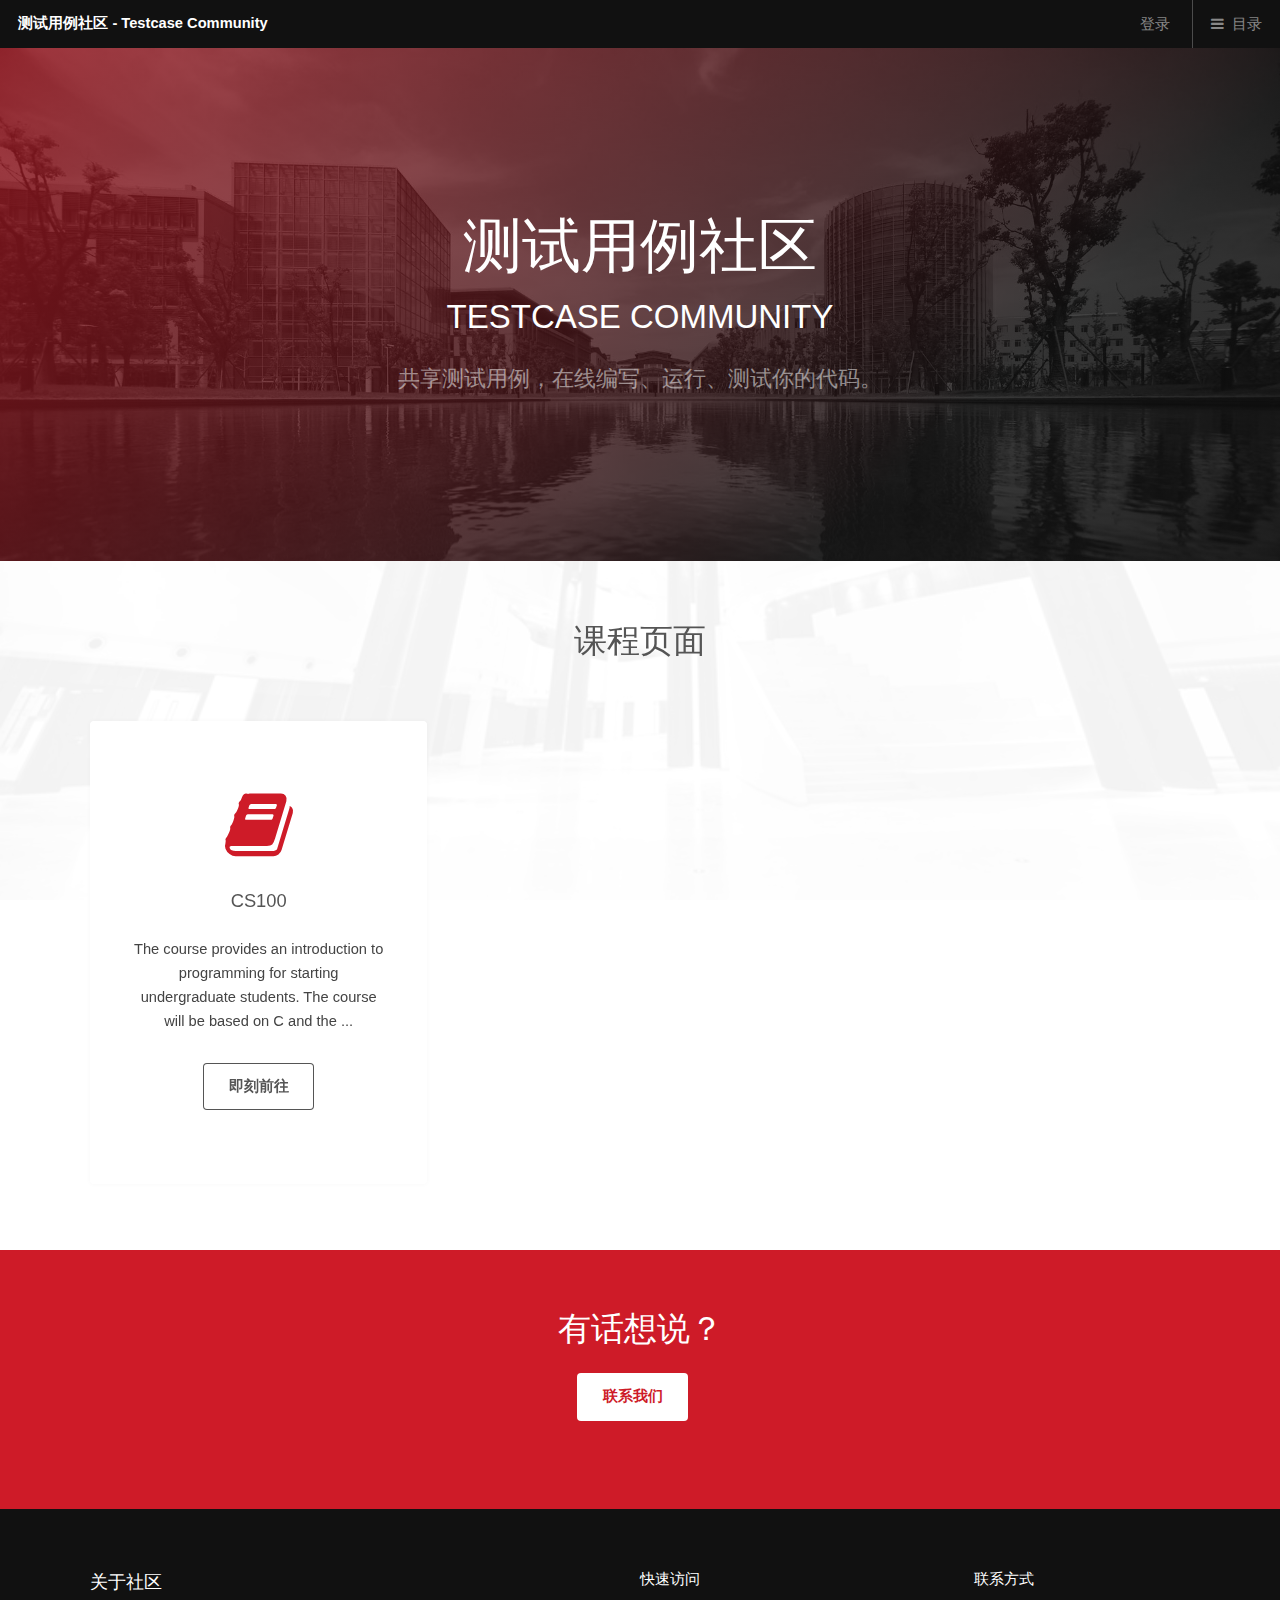
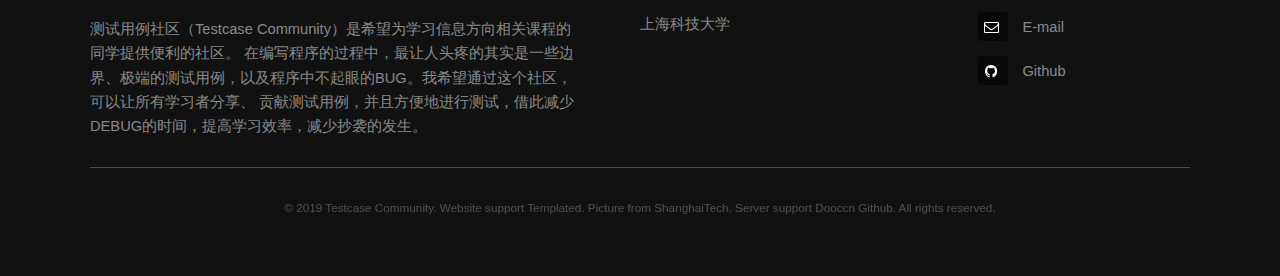
==== index.html @ 606bc3b3 "homepage init commit" ====
<!DOCTYPE HTML>
<!--
	Industrious by TEMPLATED
	templated.co @templatedco
	Released for free under the Creative Commons Attribution 3.0 license (templated.co/license)
-->
<html>

<head>
	<title>测试用例社区 - Testcase Community</title>
	<meta charset="utf-8" />
	<meta name="viewport" content="width=device-width, initial-scale=1, user-scalable=no" />
	<meta name="description" content="" />
	<meta name="keywords" content="" />
	<link rel="icon" href="images/logo2.ico" />
	<link rel="stylesheet" href="assets/layui/css/layui.css" media="all">
	<link rel="stylesheet" href="assets/css/main.css" />
	<script>
		var _hmt = _hmt || [];
		(function () {
			var hm = document.createElement("script");
			hm.src = "https://hm.baidu.com/hm.js?ee3004411cd5552e251d9bc5fc7ac03b";
			var s = document.getElementsByTagName("script")[0];
			s.parentNode.insertBefore(hm, s);
		})();
	</script>
</head>

<body class="is-preload">

	<!-- Header -->
	<header id="header">
		<a class="logo" href="index.html">测试用例社区 - Testcase Community</a>
		<nav>
			<a href="javascript:login();" id="account">登录</a>
			<a href="#menu">目录</a>
		</nav>
	</header>

	<!-- Nav -->
	<nav id="menu">
		<ul class="links">
			<li><a href="index.html">主页</a></li>
		</ul>
	</nav>

	<!-- Banner -->
	<section id="banner">
		<div class="inner">
			<h1>测试用例社区</h1>
			<h2>Testcase Community</h2>
			<p>共享测试用例，在线编写、运行、测试你的代码。</p>
		</div>
	</section>

	<!-- Highlights -->
	<section class="wrapper">
		<div class="inner">
			<header class="special">
				<h2>课程页面</h2>
			</header>
			<div class="highlights">
				<section>
					<div class="content">
						<header>
							<a href="CS100Temp.html" class="icon fa-book"><span class="label">CS100</span></a>
							<h3>CS100</h3>
						</header>
						<p>The course provides an introduction to programming for starting undergraduate students. The
							course will be based on C and the ...
						</p>
						<ul class="actions">
							<mid><a href="CS100Temp.html" class="button">即刻前往</a></mid>
						</ul>
					</div>
				</section>
			</div>
		</div>
	</section>

	<!-- Contact & Donate -->
	<section id="cta" class="wrapper">
		<div class="inner">
			<header class="special">
				<h2>有话想说？</h2>
				<ul class="actions special">
					<a href="https://www.diaochapai.com/survey3000919" target="_blank" class="button primary">联系我们</a>
				</ul>
			</header>
		</div>
	</section>

	<!-- Footer -->
	<footer id="footer">
		<div class="inner">
			<div class="content">
				<section>
					<h3>关于社区</h3>
					<p>测试用例社区（Testcase Community）是希望为学习信息方向相关课程的同学提供便利的社区。
						在编写程序的过程中，最让人头疼的其实是一些边界、极端的测试用例，以及程序中不起眼的BUG。我希望通过这个社区，可以让所有学习者分享、
						贡献测试用例，并且方便地进行测试，借此减少DEBUG的时间，提高学习效率，减少抄袭的发生。
					</p>
				</section>
				<section>
					<h4>快速访问</h4>
					<ul class="alt">
						<li><a href="http://www.shanghaitech.edu.cn/" target="_blank">上海科技大学</a></li>
					</ul>
				</section>
				<section>
					<h4>联系方式</h4>
					<ul class="plain">
						<li><a href="mailto:wuhy1@shanghaitech.edu.cn"><i
									class="icon fa-envelope-o">&nbsp;</i>E-mail</a></li>
						<li><a href="https://github.com/testcasecommunity" target="_blank"><i
									class="icon fa-github">&nbsp;</i>Github</a></li>
					</ul>
				</section>
			</div>
			<div class="copyright">
				&copy; 2019 Testcase Community. Website support <a href="https://templated.co/"
					target="_blank">Templated</a>.
				Picture from <a href="http://www.shanghaitech.edu.cn/mlxy/list.htm" target="_blank">ShanghaiTech</a>.
				Server support <a href="http://www.dooccn.com/c/" target="_blank">Dooccn</a> <a href="http://github.com/" target="_blank">Github</a>. All rights reserved.
			</div>
		</div>
	</footer>

	<!-- Scripts -->
	<script src="assets/js/jquery.min.js"></script>
	<script src="assets/js/browser.min.js"></script>
	<script src="assets/js/breakpoints.min.js"></script>
	<script src="assets/js/util.js"></script>
	<script src="assets/js/main.js"></script>

	<script src="assets/layui/layui.js" charset="utf-8"></script>

	<script src="assets/js/test.min.js"></script>
</body>

</html>
---- assets/layui/css/layui.css ----
/** layui-v2.5.4 MIT License By https://www.layui.com */
 .layui-inline,img{display:inline-block;vertical-align:middle}h1,h2,h3,h4,h5,h6{font-weight:400}.layui-edge,.layui-header,.layui-inline,.layui-main{position:relative}.layui-body,.layui-edge,.layui-elip{overflow:hidden}.layui-btn,.layui-edge,.layui-inline,img{vertical-align:middle}.layui-btn,.layui-disabled,.layui-icon,.layui-unselect{-moz-user-select:none;-webkit-user-select:none;-ms-user-select:none}.layui-elip,.layui-form-checkbox span,.layui-form-pane .layui-form-label{text-overflow:ellipsis;white-space:nowrap}.layui-breadcrumb,.layui-tree-btnGroup{visibility:hidden}blockquote,body,button,dd,div,dl,dt,form,h1,h2,h3,h4,h5,h6,input,li,ol,p,pre,td,textarea,th,ul{margin:0;padding:0;-webkit-tap-highlight-color:rgba(0,0,0,0)}a:active,a:hover{outline:0}img{border:none}li{list-style:none}table{border-collapse:collapse;border-spacing:0}h4,h5,h6{font-size:100%}button,input,optgroup,option,select,textarea{font-family:inherit;font-size:inherit;font-style:inherit;font-weight:inherit;outline:0}pre{white-space:pre-wrap;white-space:-moz-pre-wrap;white-space:-pre-wrap;white-space:-o-pre-wrap;word-wrap:break-word}body{line-height:24px;font:14px Helvetica Neue,Helvetica,PingFang SC,Tahoma,Arial,sans-serif}hr{height:1px;margin:10px 0;border:0;clear:both}a{color:#333;text-decoration:none}a:hover{color:#777}a cite{font-style:normal;*cursor:pointer}.layui-border-box,.layui-border-box *{box-sizing:border-box}.layui-box,.layui-box *{box-sizing:content-box}.layui-clear{clear:both;*zoom:1}.layui-clear:after{content:'\20';clear:both;*zoom:1;display:block;height:0}.layui-inline{*display:inline;*zoom:1}.layui-edge{display:inline-block;width:0;height:0;border-width:6px;border-style:dashed;border-color:transparent}.layui-edge-top{top:-4px;border-bottom-color:#999;border-bottom-style:solid}.layui-edge-right{border-left-color:#999;border-left-style:solid}.layui-edge-bottom{top:2px;border-top-color:#999;border-top-style:solid}.layui-edge-left{border-right-color:#999;border-right-style:solid}.layui-disabled,.layui-disabled:hover{color:#d2d2d2!important;cursor:not-allowed!important}.layui-circle{border-radius:100%}.layui-show{display:block!important}.layui-hide{display:none!important}@font-face{font-family:layui-icon;src:url(../font/iconfont.eot?v=250);src:url(../font/iconfont.eot?v=250#iefix) format('embedded-opentype'),url(../font/iconfont.woff2?v=250) format('woff2'),url(../font/iconfont.woff?v=250) format('woff'),url(../font/iconfont.ttf?v=250) format('truetype'),url(../font/iconfont.svg?v=250#layui-icon) format('svg')}.layui-icon{font-family:layui-icon!important;font-size:16px;font-style:normal;-webkit-font-smoothing:antialiased;-moz-osx-font-smoothing:grayscale}.layui-icon-reply-fill:before{content:"\e611"}.layui-icon-set-fill:before{content:"\e614"}.layui-icon-menu-fill:before{content:"\e60f"}.layui-icon-search:before{content:"\e615"}.layui-icon-share:before{content:"\e641"}.layui-icon-set-sm:before{content:"\e620"}.layui-icon-engine:before{content:"\e628"}.layui-icon-close:before{content:"\1006"}.layui-icon-close-fill:before{content:"\1007"}.layui-icon-chart-screen:before{content:"\e629"}.layui-icon-star:before{content:"\e600"}.layui-icon-circle-dot:before{content:"\e617"}.layui-icon-chat:before{content:"\e606"}.layui-icon-release:before{content:"\e609"}.layui-icon-list:before{content:"\e60a"}.layui-icon-chart:before{content:"\e62c"}.layui-icon-ok-circle:before{content:"\1005"}.layui-icon-layim-theme:before{content:"\e61b"}.layui-icon-table:before{content:"\e62d"}.layui-icon-right:before{content:"\e602"}.layui-icon-left:before{content:"\e603"}.layui-icon-cart-simple:before{content:"\e698"}.layui-icon-face-cry:before{content:"\e69c"}.layui-icon-face-smile:before{content:"\e6af"}.layui-icon-survey:before{content:"\e6b2"}.layui-icon-tree:before{content:"\e62e"}.layui-icon-upload-circle:before{content:"\e62f"}.layui-icon-add-circle:before{content:"\e61f"}.layui-icon-download-circle:before{content:"\e601"}.layui-icon-templeate-1:before{content:"\e630"}.layui-icon-util:before{content:"\e631"}.layui-icon-face-surprised:before{content:"\e664"}.layui-icon-edit:before{content:"\e642"}.layui-icon-speaker:before{content:"\e645"}.layui-icon-down:before{content:"\e61a"}.layui-icon-file:before{content:"\e621"}.layui-icon-layouts:before{content:"\e632"}.layui-icon-rate-half:before{content:"\e6c9"}.layui-icon-add-circle-fine:before{content:"\e608"}.layui-icon-prev-circle:before{content:"\e633"}.layui-icon-read:before{content:"\e705"}.layui-icon-404:before{content:"\e61c"}.layui-icon-carousel:before{content:"\e634"}.layui-icon-help:before{content:"\e607"}.layui-icon-code-circle:before{content:"\e635"}.layui-icon-water:before{content:"\e636"}.layui-icon-username:before{content:"\e66f"}.layui-icon-find-fill:before{content:"\e670"}.layui-icon-about:before{content:"\e60b"}.layui-icon-location:before{content:"\e715"}.layui-icon-up:before{content:"\e619"}.layui-icon-pause:before{content:"\e651"}.layui-icon-date:before{content:"\e637"}.layui-icon-layim-uploadfile:before{content:"\e61d"}.layui-icon-delete:before{content:"\e640"}.layui-icon-play:before{content:"\e652"}.layui-icon-top:before{content:"\e604"}.layui-icon-friends:before{content:"\e612"}.layui-icon-refresh-3:before{content:"\e9aa"}.layui-icon-ok:before{content:"\e605"}.layui-icon-layer:before{content:"\e638"}.layui-icon-face-smile-fine:before{content:"\e60c"}.layui-icon-dollar:before{content:"\e659"}.layui-icon-group:before{content:"\e613"}.layui-icon-layim-download:before{content:"\e61e"}.layui-icon-picture-fine:before{content:"\e60d"}.layui-icon-link:before{content:"\e64c"}.layui-icon-diamond:before{content:"\e735"}.layui-icon-log:before{content:"\e60e"}.layui-icon-rate-solid:before{content:"\e67a"}.layui-icon-fonts-del:before{content:"\e64f"}.layui-icon-unlink:before{content:"\e64d"}.layui-icon-fonts-clear:before{content:"\e639"}.layui-icon-triangle-r:before{content:"\e623"}.layui-icon-circle:before{content:"\e63f"}.layui-icon-radio:before{content:"\e643"}.layui-icon-align-center:before{content:"\e647"}.layui-icon-align-right:before{content:"\e648"}.layui-icon-align-left:before{content:"\e649"}.layui-icon-loading-1:before{content:"\e63e"}.layui-icon-return:before{content:"\e65c"}.layui-icon-fonts-strong:before{content:"\e62b"}.layui-icon-upload:before{content:"\e67c"}.layui-icon-dialogue:before{content:"\e63a"}.layui-icon-video:before{content:"\e6ed"}.layui-icon-headset:before{content:"\e6fc"}.layui-icon-cellphone-fine:before{content:"\e63b"}.layui-icon-add-1:before{content:"\e654"}.layui-icon-face-smile-b:before{content:"\e650"}.layui-icon-fonts-html:before{content:"\e64b"}.layui-icon-form:before{content:"\e63c"}.layui-icon-cart:before{content:"\e657"}.layui-icon-camera-fill:before{content:"\e65d"}.layui-icon-tabs:before{content:"\e62a"}.layui-icon-fonts-code:before{content:"\e64e"}.layui-icon-fire:before{content:"\e756"}.layui-icon-set:before{content:"\e716"}.layui-icon-fonts-u:before{content:"\e646"}.layui-icon-triangle-d:before{content:"\e625"}.layui-icon-tips:before{content:"\e702"}.layui-icon-picture:before{content:"\e64a"}.layui-icon-more-vertical:before{content:"\e671"}.layui-icon-flag:before{content:"\e66c"}.layui-icon-loading:before{content:"\e63d"}.layui-icon-fonts-i:before{content:"\e644"}.layui-icon-refresh-1:before{content:"\e666"}.layui-icon-rmb:before{content:"\e65e"}.layui-icon-home:before{content:"\e68e"}.layui-icon-user:before{content:"\e770"}.layui-icon-notice:before{content:"\e667"}.layui-icon-login-weibo:before{content:"\e675"}.layui-icon-voice:before{content:"\e688"}.layui-icon-upload-drag:before{content:"\e681"}.layui-icon-login-qq:before{content:"\e676"}.layui-icon-snowflake:before{content:"\e6b1"}.layui-icon-file-b:before{content:"\e655"}.layui-icon-template:before{content:"\e663"}.layui-icon-auz:before{content:"\e672"}.layui-icon-console:before{content:"\e665"}.layui-icon-app:before{content:"\e653"}.layui-icon-prev:before{content:"\e65a"}.layui-icon-website:before{content:"\e7ae"}.layui-icon-next:before{content:"\e65b"}.layui-icon-component:before{content:"\e857"}.layui-icon-more:before{content:"\e65f"}.layui-icon-login-wechat:before{content:"\e677"}.layui-icon-shrink-right:before{content:"\e668"}.layui-icon-spread-left:before{content:"\e66b"}.layui-icon-camera:before{content:"\e660"}.layui-icon-note:before{content:"\e66e"}.layui-icon-refresh:before{content:"\e669"}.layui-icon-female:before{content:"\e661"}.layui-icon-male:before{content:"\e662"}.layui-icon-password:before{content:"\e673"}.layui-icon-senior:before{content:"\e674"}.layui-icon-theme:before{content:"\e66a"}.layui-icon-tread:before{content:"\e6c5"}.layui-icon-praise:before{content:"\e6c6"}.layui-icon-star-fill:before{content:"\e658"}.layui-icon-rate:before{content:"\e67b"}.layui-icon-template-1:before{content:"\e656"}.layui-icon-vercode:before{content:"\e679"}.layui-icon-cellphone:before{content:"\e678"}.layui-icon-screen-full:before{content:"\e622"}.layui-icon-screen-restore:before{content:"\e758"}.layui-icon-cols:before{content:"\e610"}.layui-icon-export:before{content:"\e67d"}.layui-icon-print:before{content:"\e66d"}.layui-icon-slider:before{content:"\e714"}.layui-icon-addition:before{content:"\e624"}.layui-icon-subtraction:before{content:"\e67e"}.layui-icon-service:before{content:"\e626"}.layui-icon-transfer:before{content:"\e691"}.layui-main{width:1140px;margin:0 auto}.layui-header{z-index:1000;height:60px}.layui-header a:hover{transition:all .5s;-webkit-transition:all .5s}.layui-side{position:fixed;left:0;top:0;bottom:0;z-index:999;width:200px;overflow-x:hidden}.layui-side-scroll{position:relative;width:220px;height:100%;overflow-x:hidden}.layui-body{position:absolute;left:200px;right:0;top:0;bottom:0;z-index:998;width:auto;overflow-y:auto;box-sizing:border-box}.layui-layout-body{overflow:hidden}.layui-layout-admin .layui-header{background-color:#23262E}.layui-layout-admin .layui-side{top:60px;width:200px;overflow-x:hidden}.layui-layout-admin .layui-body{position:fixed;top:60px;bottom:44px}.layui-layout-admin .layui-main{width:auto;margin:0 15px}.layui-layout-admin .layui-footer{position:fixed;left:200px;right:0;bottom:0;height:44px;line-height:44px;padding:0 15px;background-color:#eee}.layui-layout-admin .layui-logo{position:absolute;left:0;top:0;width:200px;height:100%;line-height:60px;text-align:center;color:#009688;font-size:16px}.layui-layout-admin .layui-header .layui-nav{background:0 0}.layui-layout-left{position:absolute!important;left:200px;top:0}.layui-layout-right{position:absolute!important;right:0;top:0}.layui-container{position:relative;margin:0 auto;padding:0 15px;box-sizing:border-box}.layui-fluid{position:relative;margin:0 auto;padding:0 15px}.layui-row:after,.layui-row:before{content:'';display:block;clear:both}.layui-col-lg1,.layui-col-lg10,.layui-col-lg11,.layui-col-lg12,.layui-col-lg2,.layui-col-lg3,.layui-col-lg4,.layui-col-lg5,.layui-col-lg6,.layui-col-lg7,.layui-col-lg8,.layui-col-lg9,.layui-col-md1,.layui-col-md10,.layui-col-md11,.layui-col-md12,.layui-col-md2,.layui-col-md3,.layui-col-md4,.layui-col-md5,.layui-col-md6,.layui-col-md7,.layui-col-md8,.layui-col-md9,.layui-col-sm1,.layui-col-sm10,.layui-col-sm11,.layui-col-sm12,.layui-col-sm2,.layui-col-sm3,.layui-col-sm4,.layui-col-sm5,.layui-col-sm6,.layui-col-sm7,.layui-col-sm8,.layui-col-sm9,.layui-col-xs1,.layui-col-xs10,.layui-col-xs11,.layui-col-xs12,.layui-col-xs2,.layui-col-xs3,.layui-col-xs4,.layui-col-xs5,.layui-col-xs6,.layui-col-xs7,.layui-col-xs8,.layui-col-xs9{position:relative;display:block;box-sizing:border-box}.layui-col-xs1,.layui-col-xs10,.layui-col-xs11,.layui-col-xs12,.layui-col-xs2,.layui-col-xs3,.layui-col-xs4,.layui-col-xs5,.layui-col-xs6,.layui-col-xs7,.layui-col-xs8,.layui-col-xs9{float:left}.layui-col-xs1{width:8.33333333%}.layui-col-xs2{width:16.66666667%}.layui-col-xs3{width:25%}.layui-col-xs4{width:33.33333333%}.layui-col-xs5{width:41.66666667%}.layui-col-xs6{width:50%}.layui-col-xs7{width:58.33333333%}.layui-col-xs8{width:66.66666667%}.layui-col-xs9{width:75%}.layui-col-xs10{width:83.33333333%}.layui-col-xs11{width:91.66666667%}.layui-col-xs12{width:100%}.layui-col-xs-offset1{margin-left:8.33333333%}.layui-col-xs-offset2{margin-left:16.66666667%}.layui-col-xs-offset3{margin-left:25%}.layui-col-xs-offset4{margin-left:33.33333333%}.layui-col-xs-offset5{margin-left:41.66666667%}.layui-col-xs-offset6{margin-left:50%}.layui-col-xs-offset7{margin-left:58.33333333%}.layui-col-xs-offset8{margin-left:66.66666667%}.layui-col-xs-offset9{margin-left:75%}.layui-col-xs-offset10{margin-left:83.33333333%}.layui-col-xs-offset11{margin-left:91.66666667%}.layui-col-xs-offset12{margin-left:100%}@media screen and (max-width:768px){.layui-hide-xs{display:none!important}.layui-show-xs-block{display:block!important}.layui-show-xs-inline{display:inline!important}.layui-show-xs-inline-block{display:inline-block!important}}@media screen and (min-width:768px){.layui-container{width:750px}.layui-hide-sm{display:none!important}.layui-show-sm-block{display:block!important}.layui-show-sm-inline{display:inline!important}.layui-show-sm-inline-block{display:inline-block!important}.layui-col-sm1,.layui-col-sm10,.layui-col-sm11,.layui-col-sm12,.layui-col-sm2,.layui-col-sm3,.layui-col-sm4,.layui-col-sm5,.layui-col-sm6,.layui-col-sm7,.layui-col-sm8,.layui-col-sm9{float:left}.layui-col-sm1{width:8.33333333%}.layui-col-sm2{width:16.66666667%}.layui-col-sm3{width:25%}.layui-col-sm4{width:33.33333333%}.layui-col-sm5{width:41.66666667%}.layui-col-sm6{width:50%}.layui-col-sm7{width:58.33333333%}.layui-col-sm8{width:66.66666667%}.layui-col-sm9{width:75%}.layui-col-sm10{width:83.33333333%}.layui-col-sm11{width:91.66666667%}.layui-col-sm12{width:100%}.layui-col-sm-offset1{margin-left:8.33333333%}.layui-col-sm-offset2{margin-left:16.66666667%}.layui-col-sm-offset3{margin-left:25%}.layui-col-sm-offset4{margin-left:33.33333333%}.layui-col-sm-offset5{margin-left:41.66666667%}.layui-col-sm-offset6{margin-left:50%}.layui-col-sm-offset7{margin-left:58.33333333%}.layui-col-sm-offset8{margin-left:66.66666667%}.layui-col-sm-offset9{margin-left:75%}.layui-col-sm-offset10{margin-left:83.33333333%}.layui-col-sm-offset11{margin-left:91.66666667%}.layui-col-sm-offset12{margin-left:100%}}@media screen and (min-width:992px){.layui-container{width:970px}.layui-hide-md{display:none!important}.layui-show-md-block{display:block!important}.layui-show-md-inline{display:inline!important}.layui-show-md-inline-block{display:inline-block!important}.layui-col-md1,.layui-col-md10,.layui-col-md11,.layui-col-md12,.layui-col-md2,.layui-col-md3,.layui-col-md4,.layui-col-md5,.layui-col-md6,.layui-col-md7,.layui-col-md8,.layui-col-md9{float:left}.layui-col-md1{width:8.33333333%}.layui-col-md2{width:16.66666667%}.layui-col-md3{width:25%}.layui-col-md4{width:33.33333333%}.layui-col-md5{width:41.66666667%}.layui-col-md6{width:50%}.layui-col-md7{width:58.33333333%}.layui-col-md8{width:66.66666667%}.layui-col-md9{width:75%}.layui-col-md10{width:83.33333333%}.layui-col-md11{width:91.66666667%}.layui-col-md12{width:100%}.layui-col-md-offset1{margin-left:8.33333333%}.layui-col-md-offset2{margin-left:16.66666667%}.layui-col-md-offset3{margin-left:25%}.layui-col-md-offset4{margin-left:33.33333333%}.layui-col-md-offset5{margin-left:41.66666667%}.layui-col-md-offset6{margin-left:50%}.layui-col-md-offset7{margin-left:58.33333333%}.layui-col-md-offset8{margin-left:66.66666667%}.layui-col-md-offset9{margin-left:75%}.layui-col-md-offset10{margin-left:83.33333333%}.layui-col-md-offset11{margin-left:91.66666667%}.layui-col-md-offset12{margin-left:100%}}@media screen and (min-width:1200px){.layui-container{width:1170px}.layui-hide-lg{display:none!important}.layui-show-lg-block{display:block!important}.layui-show-lg-inline{display:inline!important}.layui-show-lg-inline-block{display:inline-block!important}.layui-col-lg1,.layui-col-lg10,.layui-col-lg11,.layui-col-lg12,.layui-col-lg2,.layui-col-lg3,.layui-col-lg4,.layui-col-lg5,.layui-col-lg6,.layui-col-lg7,.layui-col-lg8,.layui-col-lg9{float:left}.layui-col-lg1{width:8.33333333%}.layui-col-lg2{width:16.66666667%}.layui-col-lg3{width:25%}.layui-col-lg4{width:33.33333333%}.layui-col-lg5{width:41.66666667%}.layui-col-lg6{width:50%}.layui-col-lg7{width:58.33333333%}.layui-col-lg8{width:66.66666667%}.layui-col-lg9{width:75%}.layui-col-lg10{width:83.33333333%}.layui-col-lg11{width:91.66666667%}.layui-col-lg12{width:100%}.layui-col-lg-offset1{margin-left:8.33333333%}.layui-col-lg-offset2{margin-left:16.66666667%}.layui-col-lg-offset3{margin-left:25%}.layui-col-lg-offset4{margin-left:33.33333333%}.layui-col-lg-offset5{margin-left:41.66666667%}.layui-col-lg-offset6{margin-left:50%}.layui-col-lg-offset7{margin-left:58.33333333%}.layui-col-lg-offset8{margin-left:66.66666667%}.layui-col-lg-offset9{margin-left:75%}.layui-col-lg-offset10{margin-left:83.33333333%}.layui-col-lg-offset11{margin-left:91.66666667%}.layui-col-lg-offset12{margin-left:100%}}.layui-col-space1{margin:-.5px}.layui-col-space1>*{padding:.5px}.layui-col-space3{margin:-1.5px}.layui-col-space3>*{padding:1.5px}.layui-col-space5{margin:-2.5px}.layui-col-space5>*{padding:2.5px}.layui-col-space8{margin:-3.5px}.layui-col-space8>*{padding:3.5px}.layui-col-space10{margin:-5px}.layui-col-space10>*{padding:5px}.layui-col-space12{margin:-6px}.layui-col-space12>*{padding:6px}.layui-col-space15{margin:-7.5px}.layui-col-space15>*{padding:7.5px}.layui-col-space18{margin:-9px}.layui-col-space18>*{padding:9px}.layui-col-space20{margin:-10px}.layui-col-space20>*{padding:10px}.layui-col-space22{margin:-11px}.layui-col-space22>*{padding:11px}.layui-col-space25{margin:-12.5px}.layui-col-space25>*{padding:12.5px}.layui-col-space30{margin:-15px}.layui-col-space30>*{padding:15px}.layui-btn,.layui-input,.layui-select,.layui-textarea,.layui-upload-button{outline:0;-webkit-appearance:none;transition:all .3s;-webkit-transition:all .3s;box-sizing:border-box}.layui-elem-quote{margin-bottom:10px;padding:15px;line-height:22px;border-left:5px solid #009688;border-radius:0 2px 2px 0;background-color:#f2f2f2}.layui-quote-nm{border-style:solid;border-width:1px 1px 1px 5px;background:0 0}.layui-elem-field{margin-bottom:10px;padding:0;border-width:1px;border-style:solid}.layui-elem-field legend{margin-left:20px;padding:0 10px;font-size:20px;font-weight:300}.layui-field-title{margin:10px 0 20px;border-width:1px 0 0}.layui-field-box{padding:10px 15px}.layui-field-title .layui-field-box{padding:10px 0}.layui-progress{position:relative;height:6px;border-radius:20px;background-color:#e2e2e2}.layui-progress-bar{position:absolute;left:0;top:0;width:0;max-width:100%;height:6px;border-radius:20px;text-align:right;background-color:#5FB878;transition:all .3s;-webkit-transition:all .3s}.layui-progress-big,.layui-progress-big .layui-progress-bar{height:18px;line-height:18px}.layui-progress-text{position:relative;top:-20px;line-height:18px;font-size:12px;color:#666}.layui-progress-big .layui-progress-text{position:static;padding:0 10px;color:#fff}.layui-collapse{border-width:1px;border-style:solid;border-radius:2px}.layui-colla-content,.layui-colla-item{border-top-width:1px;border-top-style:solid}.layui-colla-item:first-child{border-top:none}.layui-colla-title{position:relative;height:42px;line-height:42px;padding:0 15px 0 35px;color:#333;background-color:#f2f2f2;cursor:pointer;font-size:14px;overflow:hidden}.layui-colla-content{display:none;padding:10px 15px;line-height:22px;color:#666}.layui-colla-icon{position:absolute;left:15px;top:0;font-size:14px}.layui-card{margin-bottom:15px;border-radius:2px;background-color:#fff;box-shadow:0 1px 2px 0 rgba(0,0,0,.05)}.layui-card:last-child{margin-bottom:0}.layui-card-header{position:relative;height:42px;line-height:42px;padding:0 15px;border-bottom:1px solid #f6f6f6;color:#333;border-radius:2px 2px 0 0;font-size:14px}.layui-bg-black,.layui-bg-blue,.layui-bg-cyan,.layui-bg-green,.layui-bg-orange,.layui-bg-red{color:#fff!important}.layui-card-body{position:relative;padding:10px 15px;line-height:24px}.layui-card-body[pad15]{padding:15px}.layui-card-body[pad20]{padding:20px}.layui-card-body .layui-table{margin:5px 0}.layui-card .layui-tab{margin:0}.layui-panel-window{position:relative;padding:15px;border-radius:0;border-top:5px solid #E6E6E6;background-color:#fff}.layui-auxiliar-moving{position:fixed;left:0;right:0;top:0;bottom:0;width:100%;height:100%;background:0 0;z-index:9999999999}.layui-form-label,.layui-form-mid,.layui-form-select,.layui-input-block,.layui-input-inline,.layui-textarea{position:relative}.layui-bg-red{background-color:#FF5722!important}.layui-bg-orange{background-color:#FFB800!important}.layui-bg-green{background-color:#009688!important}.layui-bg-cyan{background-color:#2F4056!important}.layui-bg-blue{background-color:#1E9FFF!important}.layui-bg-black{background-color:#393D49!important}.layui-bg-gray{background-color:#eee!important;color:#666!important}.layui-badge-rim,.layui-colla-content,.layui-colla-item,.layui-collapse,.layui-elem-field,.layui-form-pane .layui-form-item[pane],.layui-form-pane .layui-form-label,.layui-input,.layui-layedit,.layui-layedit-tool,.layui-quote-nm,.layui-select,.layui-tab-bar,.layui-tab-card,.layui-tab-title,.layui-tab-title .layui-this:after,.layui-textarea{border-color:#e6e6e6}.layui-timeline-item:before,hr{background-color:#e6e6e6}.layui-text{line-height:22px;font-size:14px;color:#666}.layui-text h1,.layui-text h2,.layui-text h3{font-weight:500;color:#333}.layui-text h1{font-size:30px}.layui-text h2{font-size:24px}.layui-text h3{font-size:18px}.layui-text a:not(.layui-btn){color:#01AAED}.layui-text a:not(.layui-btn):hover{text-decoration:underline}.layui-text ul{padding:5px 0 5px 15px}.layui-text ul li{margin-top:5px;list-style-type:disc}.layui-text em,.layui-word-aux{color:#999!important;padding:0 5px!important}.layui-btn{display:inline-block;height:38px;line-height:38px;padding:0 18px;background-color:#009688;color:#fff;white-space:nowrap;text-align:center;font-size:14px;border:none;border-radius:2px;cursor:pointer}.layui-btn:hover{opacity:.8;filter:alpha(opacity=80);color:#fff}.layui-btn:active{opacity:1;filter:alpha(opacity=100)}.layui-btn+.layui-btn{margin-left:10px}.layui-btn-container{font-size:0}.layui-btn-container .layui-btn{margin-right:10px;margin-bottom:10px}.layui-btn-container .layui-btn+.layui-btn{margin-left:0}.layui-table .layui-btn-container .layui-btn{margin-bottom:9px}.layui-btn-radius{border-radius:100px}.layui-btn .layui-icon{margin-right:3px;font-size:18px;vertical-align:bottom;vertical-align:middle\9}.layui-btn-primary{border:1px solid #C9C9C9;background-color:#fff;color:#555}.layui-btn-primary:hover{border-color:#009688;color:#333}.layui-btn-normal{background-color:#1E9FFF}.layui-btn-warm{background-color:#FFB800}.layui-btn-danger{background-color:#FF5722}.layui-btn-checked{background-color:#5FB878}.layui-btn-disabled,.layui-btn-disabled:active,.layui-btn-disabled:hover{border:1px solid #e6e6e6;background-color:#FBFBFB;color:#C9C9C9;cursor:not-allowed;opacity:1}.layui-btn-lg{height:44px;line-height:44px;padding:0 25px;font-size:16px}.layui-btn-sm{height:30px;line-height:30px;padding:0 10px;font-size:12px}.layui-btn-sm i{font-size:16px!important}.layui-btn-xs{height:22px;line-height:22px;padding:0 5px;font-size:12px}.layui-btn-xs i{font-size:14px!important}.layui-btn-group{display:inline-block;vertical-align:middle;font-size:0}.layui-btn-group .layui-btn{margin-left:0!important;margin-right:0!important;border-left:1px solid rgba(255,255,255,.5);border-radius:0}.layui-btn-group .layui-btn-primary{border-left:none}.layui-btn-group .layui-btn-primary:hover{border-color:#C9C9C9;color:#009688}.layui-btn-group .layui-btn:first-child{border-left:none;border-radius:2px 0 0 2px}.layui-btn-group .layui-btn-primary:first-child{border-left:1px solid #c9c9c9}.layui-btn-group .layui-btn:last-child{border-radius:0 2px 2px 0}.layui-btn-group .layui-btn+.layui-btn{margin-left:0}.layui-btn-group+.layui-btn-group{margin-left:10px}.layui-btn-fluid{width:100%}.layui-input,.layui-select,.layui-textarea{height:38px;line-height:1.3;line-height:38px\9;border-width:1px;border-style:solid;background-color:#fff;border-radius:2px}.layui-input::-webkit-input-placeholder,.layui-select::-webkit-input-placeholder,.layui-textarea::-webkit-input-placeholder{line-height:1.3}.layui-input,.layui-textarea{display:block;width:100%;padding-left:10px}.layui-input:hover,.layui-textarea:hover{border-color:#D2D2D2!important}.layui-input:focus,.layui-textarea:focus{border-color:#C9C9C9!important}.layui-textarea{min-height:100px;height:auto;line-height:20px;padding:6px 10px;resize:vertical}.layui-select{padding:0 10px}.layui-form input[type=checkbox],.layui-form input[type=radio],.layui-form select{display:none}.layui-form [lay-ignore]{display:initial}.layui-form-item{margin-bottom:15px;clear:both;*zoom:1}.layui-form-item:after{content:'\20';clear:both;*zoom:1;display:block;height:0}.layui-form-label{float:left;display:block;padding:9px 15px;width:80px;font-weight:400;line-height:20px;text-align:right}.layui-form-label-col{display:block;float:none;padding:9px 0;line-height:20px;text-align:left}.layui-form-item .layui-inline{margin-bottom:5px;margin-right:10px}.layui-input-block{margin-left:110px;min-height:36px}.layui-input-inline{display:inline-block;vertical-align:middle}.layui-form-item .layui-input-inline{float:left;width:190px;margin-right:10px}.layui-form-text .layui-input-inline{width:auto}.layui-form-mid{float:left;display:block;padding:9px 0!important;line-height:20px;margin-right:10px}.layui-form-danger+.layui-form-select .layui-input,.layui-form-danger:focus{border-color:#FF5722!important}.layui-form-select .layui-input{padding-right:30px;cursor:pointer}.layui-form-select .layui-edge{position:absolute;right:10px;top:50%;margin-top:-3px;cursor:pointer;border-width:6px;border-top-color:#c2c2c2;border-top-style:solid;transition:all .3s;-webkit-transition:all .3s}.layui-form-select dl{display:none;position:absolute;left:0;top:42px;padding:5px 0;z-index:899;min-width:100%;border:1px solid #d2d2d2;max-height:300px;overflow-y:auto;background-color:#fff;border-radius:2px;box-shadow:0 2px 4px rgba(0,0,0,.12);box-sizing:border-box}.layui-form-select dl dd,.layui-form-select dl dt{padding:0 10px;line-height:36px;white-space:nowrap;overflow:hidden;text-overflow:ellipsis}.layui-form-select dl dt{font-size:12px;color:#999}.layui-form-select dl dd{cursor:pointer}.layui-form-select dl dd:hover{background-color:#f2f2f2;-webkit-transition:.5s all;transition:.5s all}.layui-form-select .layui-select-group dd{padding-left:20px}.layui-form-select dl dd.layui-select-tips{padding-left:10px!important;color:#999}.layui-form-select dl dd.layui-this{background-color:#5FB878;color:#fff}.layui-form-checkbox,.layui-form-select dl dd.layui-disabled{background-color:#fff}.layui-form-selected dl{display:block}.layui-form-checkbox,.layui-form-checkbox *,.layui-form-switch{display:inline-block;vertical-align:middle}.layui-form-selected .layui-edge{margin-top:-9px;-webkit-transform:rotate(180deg);transform:rotate(180deg);margin-top:-3px\9}:root .layui-form-selected .layui-edge{margin-top:-9px\0/IE9}.layui-form-selectup dl{top:auto;bottom:42px}.layui-select-none{margin:5px 0;text-align:center;color:#999}.layui-select-disabled .layui-disabled{border-color:#eee!important}.layui-select-disabled .layui-edge{border-top-color:#d2d2d2}.layui-form-checkbox{position:relative;height:30px;line-height:30px;margin-right:10px;padding-right:30px;cursor:pointer;font-size:0;-webkit-transition:.1s linear;transition:.1s linear;box-sizing:border-box}.layui-form-checkbox span{padding:0 10px;height:100%;font-size:14px;border-radius:2px 0 0 2px;background-color:#d2d2d2;color:#fff;overflow:hidden}.layui-form-checkbox:hover span{background-color:#c2c2c2}.layui-form-checkbox i{position:absolute;right:0;top:0;width:30px;height:28px;border:1px solid #d2d2d2;border-left:none;border-radius:0 2px 2px 0;color:#fff;font-size:20px;text-align:center}.layui-form-checkbox:hover i{border-color:#c2c2c2;color:#c2c2c2}.layui-form-checked,.layui-form-checked:hover{border-color:#5FB878}.layui-form-checked span,.layui-form-checked:hover span{background-color:#5FB878}.layui-form-checked i,.layui-form-checked:hover i{color:#5FB878}.layui-form-item .layui-form-checkbox{margin-top:4px}.layui-form-checkbox[lay-skin=primary]{height:auto!important;line-height:normal!important;min-width:18px;min-height:18px;border:none!important;margin-right:0;padding-left:28px;padding-right:0;background:0 0}.layui-form-checkbox[lay-skin=primary] span{padding-left:0;padding-right:15px;line-height:18px;background:0 0;color:#666}.layui-form-checkbox[lay-skin=primary] i{right:auto;left:0;width:16px;height:16px;line-height:16px;border:1px solid #d2d2d2;font-size:12px;border-radius:2px;background-color:#fff;-webkit-transition:.1s linear;transition:.1s linear}.layui-form-checkbox[lay-skin=primary]:hover i{border-color:#5FB878;color:#fff}.layui-form-checked[lay-skin=primary] i{border-color:#5FB878!important;background-color:#5FB878;color:#fff}.layui-checkbox-disbaled[lay-skin=primary] span{background:0 0!important;color:#c2c2c2}.layui-checkbox-disbaled[lay-skin=primary]:hover i{border-color:#d2d2d2}.layui-form-item .layui-form-checkbox[lay-skin=primary]{margin-top:10px}.layui-form-switch{position:relative;height:22px;line-height:22px;min-width:35px;padding:0 5px;margin-top:8px;border:1px solid #d2d2d2;border-radius:20px;cursor:pointer;background-color:#fff;-webkit-transition:.1s linear;transition:.1s linear}.layui-form-switch i{position:absolute;left:5px;top:3px;width:16px;height:16px;border-radius:20px;background-color:#d2d2d2;-webkit-transition:.1s linear;transition:.1s linear}.layui-form-switch em{position:relative;top:0;width:25px;margin-left:21px;padding:0!important;text-align:center!important;color:#999!important;font-style:normal!important;font-size:12px}.layui-form-onswitch{border-color:#5FB878;background-color:#5FB878}.layui-checkbox-disbaled,.layui-checkbox-disbaled i{border-color:#e2e2e2!important}.layui-form-onswitch i{left:100%;margin-left:-21px;background-color:#fff}.layui-form-onswitch em{margin-left:5px;margin-right:21px;color:#fff!important}.layui-checkbox-disbaled span{background-color:#e2e2e2!important}.layui-checkbox-disbaled:hover i{color:#fff!important}[lay-radio]{display:none}.layui-form-radio,.layui-form-radio *{display:inline-block;vertical-align:middle}.layui-form-radio{line-height:28px;margin:6px 10px 0 0;padding-right:10px;cursor:pointer;font-size:0}.layui-form-radio *{font-size:14px}.layui-form-radio>i{margin-right:8px;font-size:22px;color:#c2c2c2}.layui-form-radio>i:hover,.layui-form-radioed>i{color:#5FB878}.layui-radio-disbaled>i{color:#e2e2e2!important}.layui-form-pane .layui-form-label{width:110px;padding:8px 15px;height:38px;line-height:20px;border-width:1px;border-style:solid;border-radius:2px 0 0 2px;text-align:center;background-color:#FBFBFB;overflow:hidden;box-sizing:border-box}.layui-form-pane .layui-input-inline{margin-left:-1px}.layui-form-pane .layui-input-block{margin-left:110px;left:-1px}.layui-form-pane .layui-input{border-radius:0 2px 2px 0}.layui-form-pane .layui-form-text .layui-form-label{float:none;width:100%;border-radius:2px;box-sizing:border-box;text-align:left}.layui-form-pane .layui-form-text .layui-input-inline{display:block;margin:0;top:-1px;clear:both}.layui-form-pane .layui-form-text .layui-input-block{margin:0;left:0;top:-1px}.layui-form-pane .layui-form-text .layui-textarea{min-height:100px;border-radius:0 0 2px 2px}.layui-form-pane .layui-form-checkbox{margin:4px 0 4px 10px}.layui-form-pane .layui-form-radio,.layui-form-pane .layui-form-switch{margin-top:6px;margin-left:10px}.layui-form-pane .layui-form-item[pane]{position:relative;border-width:1px;border-style:solid}.layui-form-pane .layui-form-item[pane] .layui-form-label{position:absolute;left:0;top:0;height:100%;border-width:0 1px 0 0}.layui-form-pane .layui-form-item[pane] .layui-input-inline{margin-left:110px}@media screen and (max-width:450px){.layui-form-item .layui-form-label{text-overflow:ellipsis;overflow:hidden;white-space:nowrap}.layui-form-item .layui-inline{display:block;margin-right:0;margin-bottom:20px;clear:both}.layui-form-item .layui-inline:after{content:'\20';clear:both;display:block;height:0}.layui-form-item .layui-input-inline{display:block;float:none;left:-3px;width:auto;margin:0 0 10px 112px}.layui-form-item .layui-input-inline+.layui-form-mid{margin-left:110px;top:-5px;padding:0}.layui-form-item .layui-form-checkbox{margin-right:5px;margin-bottom:5px}}.layui-layedit{border-width:1px;border-style:solid;border-radius:2px}.layui-layedit-tool{padding:3px 5px;border-bottom-width:1px;border-bottom-style:solid;font-size:0}.layedit-tool-fixed{position:fixed;top:0;border-top:1px solid #e2e2e2}.layui-layedit-tool .layedit-tool-mid,.layui-layedit-tool .layui-icon{display:inline-block;vertical-align:middle;text-align:center;font-size:14px}.layui-layedit-tool .layui-icon{position:relative;width:32px;height:30px;line-height:30px;margin:3px 5px;color:#777;cursor:pointer;border-radius:2px}.layui-layedit-tool .layui-icon:hover{color:#393D49}.layui-layedit-tool .layui-icon:active{color:#000}.layui-layedit-tool .layedit-tool-active{background-color:#e2e2e2;color:#000}.layui-layedit-tool .layui-disabled,.layui-layedit-tool .layui-disabled:hover{color:#d2d2d2;cursor:not-allowed}.layui-layedit-tool .layedit-tool-mid{width:1px;height:18px;margin:0 10px;background-color:#d2d2d2}.layedit-tool-html{width:50px!important;font-size:30px!important}.layedit-tool-b,.layedit-tool-code,.layedit-tool-help{font-size:16px!important}.layedit-tool-d,.layedit-tool-face,.layedit-tool-image,.layedit-tool-unlink{font-size:18px!important}.layedit-tool-image input{position:absolute;font-size:0;left:0;top:0;width:100%;height:100%;opacity:.01;filter:Alpha(opacity=1);cursor:pointer}.layui-layedit-iframe iframe{display:block;width:100%}#LAY_layedit_code{overflow:hidden}.layui-laypage{display:inline-block;*display:inline;*zoom:1;vertical-align:middle;margin:10px 0;font-size:0}.layui-laypage>a:first-child,.layui-laypage>a:first-child em{border-radius:2px 0 0 2px}.layui-laypage>a:last-child,.layui-laypage>a:last-child em{border-radius:0 2px 2px 0}.layui-laypage>:first-child{margin-left:0!important}.layui-laypage>:last-child{margin-right:0!important}.layui-laypage a,.layui-laypage button,.layui-laypage input,.layui-laypage select,.layui-laypage span{border:1px solid #e2e2e2}.layui-laypage a,.layui-laypage span{display:inline-block;*display:inline;*zoom:1;vertical-align:middle;padding:0 15px;height:28px;line-height:28px;margin:0 -1px 5px 0;background-color:#fff;color:#333;font-size:12px}.layui-flow-more a *,.layui-laypage input,.layui-table-view select[lay-ignore]{display:inline-block}.layui-laypage a:hover{color:#009688}.layui-laypage em{font-style:normal}.layui-laypage .layui-laypage-spr{color:#999;font-weight:700}.layui-laypage a{text-decoration:none}.layui-laypage .layui-laypage-curr{position:relative}.layui-laypage .layui-laypage-curr em{position:relative;color:#fff}.layui-laypage .layui-laypage-curr .layui-laypage-em{position:absolute;left:-1px;top:-1px;padding:1px;width:100%;height:100%;background-color:#009688}.layui-laypage-em{border-radius:2px}.layui-laypage-next em,.layui-laypage-prev em{font-family:Sim sun;font-size:16px}.layui-laypage .layui-laypage-count,.layui-laypage .layui-laypage-limits,.layui-laypage .layui-laypage-refresh,.layui-laypage .layui-laypage-skip{margin-left:10px;margin-right:10px;padding:0;border:none}.layui-laypage .layui-laypage-limits,.layui-laypage .layui-laypage-refresh{vertical-align:top}.layui-laypage .layui-laypage-refresh i{font-size:18px;cursor:pointer}.layui-laypage select{height:22px;padding:3px;border-radius:2px;cursor:pointer}.layui-laypage .layui-laypage-skip{height:30px;line-height:30px;color:#999}.layui-laypage button,.layui-laypage input{height:30px;line-height:30px;border-radius:2px;vertical-align:top;background-color:#fff;box-sizing:border-box}.layui-laypage input{width:40px;margin:0 10px;padding:0 3px;text-align:center}.layui-laypage input:focus,.layui-laypage select:focus{border-color:#009688!important}.layui-laypage button{margin-left:10px;padding:0 10px;cursor:pointer}.layui-table,.layui-table-view{margin:10px 0}.layui-flow-more{margin:10px 0;text-align:center;color:#999;font-size:14px}.layui-flow-more a{height:32px;line-height:32px}.layui-flow-more a *{vertical-align:top}.layui-flow-more a cite{padding:0 20px;border-radius:3px;background-color:#eee;color:#333;font-style:normal}.layui-flow-more a cite:hover{opacity:.8}.layui-flow-more a i{font-size:30px;color:#737383}.layui-table{width:100%;background-color:#fff;color:#666}.layui-table tr{transition:all .3s;-webkit-transition:all .3s}.layui-table th{text-align:left;font-weight:400}.layui-table tbody tr:hover,.layui-table thead tr,.layui-table-click,.layui-table-header,.layui-table-hover,.layui-table-mend,.layui-table-patch,.layui-table-tool,.layui-table-total,.layui-table-total tr,.layui-table[lay-even] tr:nth-child(even){background-color:#f2f2f2}.layui-table td,.layui-table th,.layui-table-col-set,.layui-table-fixed-r,.layui-table-grid-down,.layui-table-header,.layui-table-page,.layui-table-tips-main,.layui-table-tool,.layui-table-total,.layui-table-view,.layui-table[lay-skin=line],.layui-table[lay-skin=row]{border-width:1px;border-style:solid;border-color:#e6e6e6}.layui-table td,.layui-table th{position:relative;padding:9px 15px;min-height:20px;line-height:20px;font-size:14px}.layui-table[lay-skin=line] td,.layui-table[lay-skin=line] th{border-width:0 0 1px}.layui-table[lay-skin=row] td,.layui-table[lay-skin=row] th{border-width:0 1px 0 0}.layui-table[lay-skin=nob] td,.layui-table[lay-skin=nob] th{border:none}.layui-table img{max-width:100px}.layui-table[lay-size=lg] td,.layui-table[lay-size=lg] th{padding:15px 30px}.layui-table-view .layui-table[lay-size=lg] .layui-table-cell{height:40px;line-height:40px}.layui-table[lay-size=sm] td,.layui-table[lay-size=sm] th{font-size:12px;padding:5px 10px}.layui-table-view .layui-table[lay-size=sm] .layui-table-cell{height:20px;line-height:20px}.layui-table[lay-data]{display:none}.layui-table-box{position:relative;overflow:hidden}.layui-table-view .layui-table{position:relative;width:auto;margin:0}.layui-table-view .layui-table[lay-skin=line]{border-width:0 1px 0 0}.layui-table-view .layui-table[lay-skin=row]{border-width:0 0 1px}.layui-table-view .layui-table td,.layui-table-view .layui-table th{padding:5px 0;border-top:none;border-left:none}.layui-table-view .layui-table th.layui-unselect .layui-table-cell span{cursor:pointer}.layui-table-view .layui-table td{cursor:default}.layui-table-view .layui-table td[data-edit=text]{cursor:text}.layui-table-view .layui-form-checkbox[lay-skin=primary] i{width:18px;height:18px}.layui-table-view .layui-form-radio{line-height:0;padding:0}.layui-table-view .layui-form-radio>i{margin:0;font-size:20px}.layui-table-init{position:absolute;left:0;top:0;width:100%;height:100%;text-align:center;z-index:110}.layui-table-init .layui-icon{position:absolute;left:50%;top:50%;margin:-15px 0 0 -15px;font-size:30px;color:#c2c2c2}.layui-table-header{border-width:0 0 1px;overflow:hidden}.layui-table-header .layui-table{margin-bottom:-1px}.layui-table-tool .layui-inline[lay-event]{position:relative;width:26px;height:26px;padding:5px;line-height:16px;margin-right:10px;text-align:center;color:#333;border:1px solid #ccc;cursor:pointer;-webkit-transition:.5s all;transition:.5s all}.layui-table-tool .layui-inline[lay-event]:hover{border:1px solid #999}.layui-table-tool-temp{padding-right:120px}.layui-table-tool-self{position:absolute;right:17px;top:10px}.layui-table-tool .layui-table-tool-self .layui-inline[lay-event]{margin:0 0 0 10px}.layui-table-tool-panel{position:absolute;top:29px;left:-1px;padding:5px 0;min-width:150px;min-height:40px;border:1px solid #d2d2d2;text-align:left;overflow-y:auto;background-color:#fff;box-shadow:0 2px 4px rgba(0,0,0,.12)}.layui-table-cell,.layui-table-tool-panel li{overflow:hidden;text-overflow:ellipsis;white-space:nowrap}.layui-table-tool-panel li{padding:0 10px;line-height:30px;-webkit-transition:.5s all;transition:.5s all}.layui-table-tool-panel li .layui-form-checkbox[lay-skin=primary]{width:100%;padding-left:28px}.layui-table-tool-panel li:hover{background-color:#f2f2f2}.layui-table-tool-panel li .layui-form-checkbox[lay-skin=primary] i{position:absolute;left:0;top:0}.layui-table-tool-panel li .layui-form-checkbox[lay-skin=primary] span{padding:0}.layui-table-tool .layui-table-tool-self .layui-table-tool-panel{left:auto;right:-1px}.layui-table-col-set{position:absolute;right:0;top:0;width:20px;height:100%;border-width:0 0 0 1px;background-color:#fff}.layui-table-sort{width:10px;height:20px;margin-left:5px;cursor:pointer!important}.layui-table-sort .layui-edge{position:absolute;left:5px;border-width:5px}.layui-table-sort .layui-table-sort-asc{top:3px;border-top:none;border-bottom-style:solid;border-bottom-color:#b2b2b2}.layui-table-sort .layui-table-sort-asc:hover{border-bottom-color:#666}.layui-table-sort .layui-table-sort-desc{bottom:5px;border-bottom:none;border-top-style:solid;border-top-color:#b2b2b2}.layui-table-sort .layui-table-sort-desc:hover{border-top-color:#666}.layui-table-sort[lay-sort=asc] .layui-table-sort-asc{border-bottom-color:#000}.layui-table-sort[lay-sort=desc] .layui-table-sort-desc{border-top-color:#000}.layui-table-cell{height:28px;line-height:28px;padding:0 15px;position:relative;box-sizing:border-box}.layui-table-cell .layui-form-checkbox[lay-skin=primary]{top:-1px;padding:0}.layui-table-cell .layui-table-link{color:#01AAED}.laytable-cell-checkbox,.laytable-cell-numbers,.laytable-cell-radio,.laytable-cell-space{padding:0;text-align:center}.layui-table-body{position:relative;overflow:auto;margin-right:-1px;margin-bottom:-1px}.layui-table-body .layui-none{line-height:26px;padding:15px;text-align:center;color:#999}.layui-table-fixed{position:absolute;left:0;top:0;z-index:101}.layui-table-fixed .layui-table-body{overflow:hidden}.layui-table-fixed-l{box-shadow:0 -1px 8px rgba(0,0,0,.08)}.layui-table-fixed-r{left:auto;right:-1px;border-width:0 0 0 1px;box-shadow:-1px 0 8px rgba(0,0,0,.08)}.layui-table-fixed-r .layui-table-header{position:relative;overflow:visible}.layui-table-mend{position:absolute;right:-49px;top:0;height:100%;width:50px}.layui-table-tool{position:relative;z-index:890;width:100%;min-height:50px;line-height:30px;padding:10px 15px;border-width:0 0 1px}.layui-table-tool .layui-btn-container{margin-bottom:-10px}.layui-table-page,.layui-table-total{border-width:1px 0 0;margin-bottom:-1px;overflow:hidden}.layui-table-page{position:relative;width:100%;padding:7px 7px 0;height:41px;font-size:12px;white-space:nowrap}.layui-table-page>div{height:26px}.layui-table-page .layui-laypage{margin:0}.layui-table-page .layui-laypage a,.layui-table-page .layui-laypage span{height:26px;line-height:26px;margin-bottom:10px;border:none;background:0 0}.layui-table-page .layui-laypage a,.layui-table-page .layui-laypage span.layui-laypage-curr{padding:0 12px}.layui-table-page .layui-laypage span{margin-left:0;padding:0}.layui-table-page .layui-laypage .layui-laypage-prev{margin-left:-7px!important}.layui-table-page .layui-laypage .layui-laypage-curr .layui-laypage-em{left:0;top:0;padding:0}.layui-table-page .layui-laypage button,.layui-table-page .layui-laypage input{height:26px;line-height:26px}.layui-table-page .layui-laypage input{width:40px}.layui-table-page .layui-laypage button{padding:0 10px}.layui-table-page select{height:18px}.layui-table-patch .layui-table-cell{padding:0;width:30px}.layui-table-edit{position:absolute;left:0;top:0;width:100%;height:100%;padding:0 14px 1px;border-radius:0;box-shadow:1px 1px 20px rgba(0,0,0,.15)}.layui-table-edit:focus{border-color:#5FB878!important}select.layui-table-edit{padding:0 0 0 10px;border-color:#C9C9C9}.layui-table-view .layui-form-checkbox,.layui-table-view .layui-form-radio,.layui-table-view .layui-form-switch{top:0;margin:0;box-sizing:content-box}.layui-table-view .layui-form-checkbox{top:-1px;height:26px;line-height:26px}.layui-table-view .layui-form-checkbox i{height:26px}.layui-table-grid .layui-table-cell{overflow:visible}.layui-table-grid-down{position:absolute;top:0;right:0;width:26px;height:100%;padding:5px 0;border-width:0 0 0 1px;text-align:center;background-color:#fff;color:#999;cursor:pointer}.layui-table-grid-down .layui-icon{position:absolute;top:50%;left:50%;margin:-8px 0 0 -8px}.layui-table-grid-down:hover{background-color:#fbfbfb}body .layui-table-tips .layui-layer-content{background:0 0;padding:0;box-shadow:0 1px 6px rgba(0,0,0,.12)}.layui-table-tips-main{margin:-44px 0 0 -1px;max-height:150px;padding:8px 15px;font-size:14px;overflow-y:scroll;background-color:#fff;color:#666}.layui-table-tips-c{position:absolute;right:-3px;top:-13px;width:20px;height:20px;padding:3px;cursor:pointer;background-color:#666;border-radius:50%;color:#fff}.layui-table-tips-c:hover{background-color:#777}.layui-table-tips-c:before{position:relative;right:-2px}.layui-upload-file{display:none!important;opacity:.01;filter:Alpha(opacity=1)}.layui-upload-drag,.layui-upload-form,.layui-upload-wrap{display:inline-block}.layui-upload-list{margin:10px 0}.layui-upload-choose{padding:0 10px;color:#999}.layui-upload-drag{position:relative;padding:30px;border:1px dashed #e2e2e2;background-color:#fff;text-align:center;cursor:pointer;color:#999}.layui-upload-drag .layui-icon{font-size:50px;color:#009688}.layui-upload-drag[lay-over]{border-color:#009688}.layui-upload-iframe{position:absolute;width:0;height:0;border:0;visibility:hidden}.layui-upload-wrap{position:relative;vertical-align:middle}.layui-upload-wrap .layui-upload-file{display:block!important;position:absolute;left:0;top:0;z-index:10;font-size:100px;width:100%;height:100%;opacity:.01;filter:Alpha(opacity=1);cursor:pointer}.layui-transfer-active,.layui-transfer-box{display:inline-block;vertical-align:middle}.layui-transfer-box,.layui-transfer-header,.layui-transfer-search{border-width:0;border-style:solid;border-color:#e6e6e6}.layui-transfer-box{position:relative;border-width:1px;width:200px;height:360px;border-radius:2px;background-color:#fff}.layui-transfer-box .layui-form-checkbox{width:100%;margin:0!important}.layui-transfer-header{height:38px;line-height:38px;padding:0 10px;border-bottom-width:1px}.layui-transfer-search{position:relative;padding:10px;border-bottom-width:1px}.layui-transfer-search .layui-input{height:32px;padding-left:30px;font-size:12px}.layui-transfer-search .layui-icon-search{position:absolute;left:20px;top:50%;margin-top:-8px;color:#666}.layui-transfer-active{margin:0 15px}.layui-transfer-active .layui-btn{display:block;margin:0;padding:0 15px;background-color:#5FB878;border-color:#5FB878;color:#fff}.layui-transfer-active .layui-btn-disabled{background-color:#FBFBFB;border-color:#e6e6e6;color:#C9C9C9}.layui-transfer-active .layui-btn:first-child{margin-bottom:15px}.layui-transfer-active .layui-btn .layui-icon{margin:0;font-size:14px!important}.layui-transfer-data{padding:5px 0;overflow:auto}.layui-transfer-data li{height:32px;line-height:32px;padding:0 10px}.layui-transfer-data li:hover{background-color:#f2f2f2;transition:.5s all}.layui-transfer-data .layui-none{padding:15px 10px;text-align:center;color:#999}.layui-nav{position:relative;padding:0 20px;background-color:#393D49;color:#fff;border-radius:2px;font-size:0;box-sizing:border-box}.layui-nav *{font-size:14px}.layui-nav .layui-nav-item{position:relative;display:inline-block;*display:inline;*zoom:1;vertical-align:middle;line-height:60px}.layui-nav .layui-nav-item a{display:block;padding:0 20px;color:#fff;color:rgba(255,255,255,.7);transition:all .3s;-webkit-transition:all .3s}.layui-nav .layui-this:after,.layui-nav-bar,.layui-nav-tree .layui-nav-itemed:after{position:absolute;left:0;top:0;width:0;height:5px;background-color:#5FB878;transition:all .2s;-webkit-transition:all .2s}.layui-nav-bar{z-index:1000}.layui-nav .layui-nav-item a:hover,.layui-nav .layui-this a{color:#fff}.layui-nav .layui-this:after{content:'';top:auto;bottom:0;width:100%}.layui-nav-img{width:30px;height:30px;margin-right:10px;border-radius:50%}.layui-nav .layui-nav-more{content:'';width:0;height:0;border-style:solid dashed dashed;border-color:#fff transparent transparent;overflow:hidden;cursor:pointer;transition:all .2s;-webkit-transition:all .2s;position:absolute;top:50%;right:3px;margin-top:-3px;border-width:6px;border-top-color:rgba(255,255,255,.7)}.layui-nav .layui-nav-mored,.layui-nav-itemed>a .layui-nav-more{margin-top:-9px;border-style:dashed dashed solid;border-color:transparent transparent #fff}.layui-nav-child{display:none;position:absolute;left:0;top:65px;min-width:100%;line-height:36px;padding:5px 0;box-shadow:0 2px 4px rgba(0,0,0,.12);border:1px solid #d2d2d2;background-color:#fff;z-index:100;border-radius:2px;white-space:nowrap}.layui-nav .layui-nav-child a{color:#333}.layui-nav .layui-nav-child a:hover{background-color:#f2f2f2;color:#000}.layui-nav-child dd{position:relative}.layui-nav .layui-nav-child dd.layui-this a,.layui-nav-child dd.layui-this{background-color:#5FB878;color:#fff}.layui-nav-child dd.layui-this:after{display:none}.layui-nav-tree{width:200px;padding:0}.layui-nav-tree .layui-nav-item{display:block;width:100%;line-height:45px}.layui-nav-tree .layui-nav-item a{position:relative;height:45px;line-height:45px;text-overflow:ellipsis;overflow:hidden;white-space:nowrap}.layui-nav-tree .layui-nav-item a:hover{background-color:#4E5465}.layui-nav-tree .layui-nav-bar{width:5px;height:0;background-color:#009688}.layui-nav-tree .layui-nav-child dd.layui-this,.layui-nav-tree .layui-nav-child dd.layui-this a,.layui-nav-tree .layui-this,.layui-nav-tree .layui-this>a,.layui-nav-tree .layui-this>a:hover{background-color:#009688;color:#fff}.layui-nav-tree .layui-this:after{display:none}.layui-nav-itemed>a,.layui-nav-tree .layui-nav-title a,.layui-nav-tree .layui-nav-title a:hover{color:#fff!important}.layui-nav-tree .layui-nav-child{position:relative;z-index:0;top:0;border:none;box-shadow:none}.layui-nav-tree .layui-nav-child a{height:40px;line-height:40px;color:#fff;color:rgba(255,255,255,.7)}.layui-nav-tree .layui-nav-child,.layui-nav-tree .layui-nav-child a:hover{background:0 0;color:#fff}.layui-nav-tree .layui-nav-more{right:10px}.layui-nav-itemed>.layui-nav-child{display:block;padding:0;background-color:rgba(0,0,0,.3)!important}.layui-nav-itemed>.layui-nav-child>.layui-this>.layui-nav-child{display:block}.layui-nav-side{position:fixed;top:0;bottom:0;left:0;overflow-x:hidden;z-index:999}.layui-bg-blue .layui-nav-bar,.layui-bg-blue .layui-nav-itemed:after,.layui-bg-blue .layui-this:after{background-color:#93D1FF}.layui-bg-blue .layui-nav-child dd.layui-this{background-color:#1E9FFF}.layui-bg-blue .layui-nav-itemed>a,.layui-nav-tree.layui-bg-blue .layui-nav-title a,.layui-nav-tree.layui-bg-blue .layui-nav-title a:hover{background-color:#007DDB!important}.layui-breadcrumb{font-size:0}.layui-breadcrumb>*{font-size:14px}.layui-breadcrumb a{color:#999!important}.layui-breadcrumb a:hover{color:#5FB878!important}.layui-breadcrumb a cite{color:#666;font-style:normal}.layui-breadcrumb span[lay-separator]{margin:0 10px;color:#999}.layui-tab{margin:10px 0;text-align:left!important}.layui-tab[overflow]>.layui-tab-title{overflow:hidden}.layui-tab-title{position:relative;left:0;height:40px;white-space:nowrap;font-size:0;border-bottom-width:1px;border-bottom-style:solid;transition:all .2s;-webkit-transition:all .2s}.layui-tab-title li{display:inline-block;*display:inline;*zoom:1;vertical-align:middle;font-size:14px;transition:all .2s;-webkit-transition:all .2s;position:relative;line-height:40px;min-width:65px;padding:0 15px;text-align:center;cursor:pointer}.layui-tab-title li a{display:block}.layui-tab-title .layui-this{color:#000}.layui-tab-title .layui-this:after{position:absolute;left:0;top:0;content:'';width:100%;height:41px;border-width:1px;border-style:solid;border-bottom-color:#fff;border-radius:2px 2px 0 0;box-sizing:border-box;pointer-events:none}.layui-tab-bar{position:absolute;right:0;top:0;z-index:10;width:30px;height:39px;line-height:39px;border-width:1px;border-style:solid;border-radius:2px;text-align:center;background-color:#fff;cursor:pointer}.layui-tab-bar .layui-icon{position:relative;display:inline-block;top:3px;transition:all .3s;-webkit-transition:all .3s}.layui-tab-item{display:none}.layui-tab-more{padding-right:30px;height:auto!important;white-space:normal!important}.layui-tab-more li.layui-this:after{border-bottom-color:#e2e2e2;border-radius:2px}.layui-tab-more .layui-tab-bar .layui-icon{top:-2px;top:3px\9;-webkit-transform:rotate(180deg);transform:rotate(180deg)}:root .layui-tab-more .layui-tab-bar .layui-icon{top:-2px\0/IE9}.layui-tab-content{padding:10px}.layui-tab-title li .layui-tab-close{position:relative;display:inline-block;width:18px;height:18px;line-height:20px;margin-left:8px;top:1px;text-align:center;font-size:14px;color:#c2c2c2;transition:all .2s;-webkit-transition:all .2s}.layui-tab-title li .layui-tab-close:hover{border-radius:2px;background-color:#FF5722;color:#fff}.layui-tab-brief>.layui-tab-title .layui-this{color:#009688}.layui-tab-brief>.layui-tab-more li.layui-this:after,.layui-tab-brief>.layui-tab-title .layui-this:after{border:none;border-radius:0;border-bottom:2px solid #5FB878}.layui-tab-brief[overflow]>.layui-tab-title .layui-this:after{top:-1px}.layui-tab-card{border-width:1px;border-style:solid;border-radius:2px;box-shadow:0 2px 5px 0 rgba(0,0,0,.1)}.layui-tab-card>.layui-tab-title{background-color:#f2f2f2}.layui-tab-card>.layui-tab-title li{margin-right:-1px;margin-left:-1px}.layui-tab-card>.layui-tab-title .layui-this{background-color:#fff}.layui-tab-card>.layui-tab-title .layui-this:after{border-top:none;border-width:1px;border-bottom-color:#fff}.layui-tab-card>.layui-tab-title .layui-tab-bar{height:40px;line-height:40px;border-radius:0;border-top:none;border-right:none}.layui-tab-card>.layui-tab-more .layui-this{background:0 0;color:#5FB878}.layui-tab-card>.layui-tab-more .layui-this:after{border:none}.layui-timeline{padding-left:5px}.layui-timeline-item{position:relative;padding-bottom:20px}.layui-timeline-axis{position:absolute;left:-5px;top:0;z-index:10;width:20px;height:20px;line-height:20px;background-color:#fff;color:#5FB878;border-radius:50%;text-align:center;cursor:pointer}.layui-timeline-axis:hover{color:#FF5722}.layui-timeline-item:before{content:'';position:absolute;left:5px;top:0;z-index:0;width:1px;height:100%}.layui-timeline-item:last-child:before{display:none}.layui-timeline-item:first-child:before{display:block}.layui-timeline-content{padding-left:25px}.layui-timeline-title{position:relative;margin-bottom:10px}.layui-badge,.layui-badge-dot,.layui-badge-rim{position:relative;display:inline-block;padding:0 6px;font-size:12px;text-align:center;background-color:#FF5722;color:#fff;border-radius:2px}.layui-badge{height:18px;line-height:18px}.layui-badge-dot{width:8px;height:8px;padding:0;border-radius:50%}.layui-badge-rim{height:18px;line-height:18px;border-width:1px;border-style:solid;background-color:#fff;color:#666}.layui-btn .layui-badge,.layui-btn .layui-badge-dot{margin-left:5px}.layui-nav .layui-badge,.layui-nav .layui-badge-dot{position:absolute;top:50%;margin:-8px 6px 0}.layui-tab-title .layui-badge,.layui-tab-title .layui-badge-dot{left:5px;top:-2px}.layui-carousel{position:relative;left:0;top:0;background-color:#f8f8f8}.layui-carousel>[carousel-item]{position:relative;width:100%;height:100%;overflow:hidden}.layui-carousel>[carousel-item]:before{position:absolute;content:'\e63d';left:50%;top:50%;width:100px;line-height:20px;margin:-10px 0 0 -50px;text-align:center;color:#c2c2c2;font-family:layui-icon!important;font-size:30px;font-style:normal;-webkit-font-smoothing:antialiased;-moz-osx-font-smoothing:grayscale}.layui-carousel>[carousel-item]>*{display:none;position:absolute;left:0;top:0;width:100%;height:100%;background-color:#f8f8f8;transition-duration:.3s;-webkit-transition-duration:.3s}.layui-carousel-updown>*{-webkit-transition:.3s ease-in-out up;transition:.3s ease-in-out up}.layui-carousel-arrow{display:none\9;opacity:0;position:absolute;left:10px;top:50%;margin-top:-18px;width:36px;height:36px;line-height:36px;text-align:center;font-size:20px;border:0;border-radius:50%;background-color:rgba(0,0,0,.2);color:#fff;-webkit-transition-duration:.3s;transition-duration:.3s;cursor:pointer}.layui-carousel-arrow[lay-type=add]{left:auto!important;right:10px}.layui-carousel:hover .layui-carousel-arrow[lay-type=add],.layui-carousel[lay-arrow=always] .layui-carousel-arrow[lay-type=add]{right:20px}.layui-carousel[lay-arrow=always] .layui-carousel-arrow{opacity:1;left:20px}.layui-carousel[lay-arrow=none] .layui-carousel-arrow{display:none}.layui-carousel-arrow:hover,.layui-carousel-ind ul:hover{background-color:rgba(0,0,0,.35)}.layui-carousel:hover .layui-carousel-arrow{display:block\9;opacity:1;left:20px}.layui-carousel-ind{position:relative;top:-35px;width:100%;line-height:0!important;text-align:center;font-size:0}.layui-carousel[lay-indicator=outside]{margin-bottom:30px}.layui-carousel[lay-indicator=outside] .layui-carousel-ind{top:10px}.layui-carousel[lay-indicator=outside] .layui-carousel-ind ul{background-color:rgba(0,0,0,.5)}.layui-carousel[lay-indicator=none] .layui-carousel-ind{display:none}.layui-carousel-ind ul{display:inline-block;padding:5px;background-color:rgba(0,0,0,.2);border-radius:10px;-webkit-transition-duration:.3s;transition-duration:.3s}.layui-carousel-ind li{display:inline-block;width:10px;height:10px;margin:0 3px;font-size:14px;background-color:#e2e2e2;background-color:rgba(255,255,255,.5);border-radius:50%;cursor:pointer;-webkit-transition-duration:.3s;transition-duration:.3s}.layui-carousel-ind li:hover{background-color:rgba(255,255,255,.7)}.layui-carousel-ind li.layui-this{background-color:#fff}.layui-carousel>[carousel-item]>.layui-carousel-next,.layui-carousel>[carousel-item]>.layui-carousel-prev,.layui-carousel>[carousel-item]>.layui-this{display:block}.layui-carousel>[carousel-item]>.layui-this{left:0}.layui-carousel>[carousel-item]>.layui-carousel-prev{left:-100%}.layui-carousel>[carousel-item]>.layui-carousel-next{left:100%}.layui-carousel>[carousel-item]>.layui-carousel-next.layui-carousel-left,.layui-carousel>[carousel-item]>.layui-carousel-prev.layui-carousel-right{left:0}.layui-carousel>[carousel-item]>.layui-this.layui-carousel-left{left:-100%}.layui-carousel>[carousel-item]>.layui-this.layui-carousel-right{left:100%}.layui-carousel[lay-anim=updown] .layui-carousel-arrow{left:50%!important;top:20px;margin:0 0 0 -18px}.layui-carousel[lay-anim=updown]>[carousel-item]>*,.layui-carousel[lay-anim=fade]>[carousel-item]>*{left:0!important}.layui-carousel[lay-anim=updown] .layui-carousel-arrow[lay-type=add]{top:auto!important;bottom:20px}.layui-carousel[lay-anim=updown] .layui-carousel-ind{position:absolute;top:50%;right:20px;width:auto;height:auto}.layui-carousel[lay-anim=updown] .layui-carousel-ind ul{padding:3px 5px}.layui-carousel[lay-anim=updown] .layui-carousel-ind li{display:block;margin:6px 0}.layui-carousel[lay-anim=updown]>[carousel-item]>.layui-this{top:0}.layui-carousel[lay-anim=updown]>[carousel-item]>.layui-carousel-prev{top:-100%}.layui-carousel[lay-anim=updown]>[carousel-item]>.layui-carousel-next{top:100%}.layui-carousel[lay-anim=updown]>[carousel-item]>.layui-carousel-next.layui-carousel-left,.layui-carousel[lay-anim=updown]>[carousel-item]>.layui-carousel-prev.layui-carousel-right{top:0}.layui-carousel[lay-anim=updown]>[carousel-item]>.layui-this.layui-carousel-left{top:-100%}.layui-carousel[lay-anim=updown]>[carousel-item]>.layui-this.layui-carousel-right{top:100%}.layui-carousel[lay-anim=fade]>[carousel-item]>.layui-carousel-next,.layui-carousel[lay-anim=fade]>[carousel-item]>.layui-carousel-prev{opacity:0}.layui-carousel[lay-anim=fade]>[carousel-item]>.layui-carousel-next.layui-carousel-left,.layui-carousel[lay-anim=fade]>[carousel-item]>.layui-carousel-prev.layui-carousel-right{opacity:1}.layui-carousel[lay-anim=fade]>[carousel-item]>.layui-this.layui-carousel-left,.layui-carousel[lay-anim=fade]>[carousel-item]>.layui-this.layui-carousel-right{opacity:0}.layui-fixbar{position:fixed;right:15px;bottom:15px;z-index:999999}.layui-fixbar li{width:50px;height:50px;line-height:50px;margin-bottom:1px;text-align:center;cursor:pointer;font-size:30px;background-color:#9F9F9F;color:#fff;border-radius:2px;opacity:.95}.layui-fixbar li:hover{opacity:.85}.layui-fixbar li:active{opacity:1}.layui-fixbar .layui-fixbar-top{display:none;font-size:40px}body .layui-util-face{border:none;background:0 0}body .layui-util-face .layui-layer-content{padding:0;background-color:#fff;color:#666;box-shadow:none}.layui-util-face .layui-layer-TipsG{display:none}.layui-util-face ul{position:relative;width:372px;padding:10px;border:1px solid #D9D9D9;background-color:#fff;box-shadow:0 0 20px rgba(0,0,0,.2)}.layui-util-face ul li{cursor:pointer;float:left;border:1px solid #e8e8e8;height:22px;width:26px;overflow:hidden;margin:-1px 0 0 -1px;padding:4px 2px;text-align:center}.layui-util-face ul li:hover{position:relative;z-index:2;border:1px solid #eb7350;background:#fff9ec}.layui-code{position:relative;margin:10px 0;padding:15px;line-height:20px;border:1px solid #ddd;border-left-width:6px;background-color:#F2F2F2;color:#333;font-family:Courier New;font-size:12px}.layui-rate,.layui-rate *{display:inline-block;vertical-align:middle}.layui-rate{padding:10px 5px 10px 0;font-size:0}.layui-rate li i.layui-icon{font-size:20px;color:#FFB800;margin-right:5px;transition:all .3s;-webkit-transition:all .3s}.layui-rate li i:hover{cursor:pointer;transform:scale(1.12);-webkit-transform:scale(1.12)}.layui-rate[readonly] li i:hover{cursor:default;transform:scale(1)}.layui-colorpicker{width:26px;height:26px;border:1px solid #e6e6e6;padding:5px;border-radius:2px;line-height:24px;display:inline-block;cursor:pointer;transition:all .3s;-webkit-transition:all .3s}.layui-colorpicker:hover{border-color:#d2d2d2}.layui-colorpicker.layui-colorpicker-lg{width:34px;height:34px;line-height:32px}.layui-colorpicker.layui-colorpicker-sm{width:24px;height:24px;line-height:22px}.layui-colorpicker.layui-colorpicker-xs{width:22px;height:22px;line-height:20px}.layui-colorpicker-trigger-bgcolor{display:block;background:url([data-uri]);border-radius:2px}.layui-colorpicker-trigger-span{display:block;height:100%;box-sizing:border-box;border:1px solid rgba(0,0,0,.15);border-radius:2px;text-align:center}.layui-colorpicker-trigger-i{display:inline-block;color:#FFF;font-size:12px}.layui-colorpicker-trigger-i.layui-icon-close{color:#999}.layui-colorpicker-main{position:absolute;z-index:66666666;width:280px;padding:7px;background:#FFF;border:1px solid #d2d2d2;border-radius:2px;box-shadow:0 2px 4px rgba(0,0,0,.12)}.layui-colorpicker-main-wrapper{height:180px;position:relative}.layui-colorpicker-basis{width:260px;height:100%;position:relative}.layui-colorpicker-basis-white{width:100%;height:100%;position:absolute;top:0;left:0;background:linear-gradient(90deg,#FFF,hsla(0,0%,100%,0))}.layui-colorpicker-basis-black{width:100%;height:100%;position:absolute;top:0;left:0;background:linear-gradient(0deg,#000,transparent)}.layui-colorpicker-basis-cursor{width:10px;height:10px;border:1px solid #FFF;border-radius:50%;position:absolute;top:-3px;right:-3px;cursor:pointer}.layui-colorpicker-side{position:absolute;top:0;right:0;width:12px;height:100%;background:linear-gradient(red,#FF0,#0F0,#0FF,#00F,#F0F,red)}.layui-colorpicker-side-slider{width:100%;height:5px;box-shadow:0 0 1px #888;box-sizing:border-box;background:#FFF;border-radius:1px;border:1px solid #f0f0f0;cursor:pointer;position:absolute;left:0}.layui-colorpicker-main-alpha{display:none;height:12px;margin-top:7px;background:url([data-uri])}.layui-colorpicker-alpha-bgcolor{height:100%;position:relative}.layui-colorpicker-alpha-slider{width:5px;height:100%;box-shadow:0 0 1px #888;box-sizing:border-box;background:#FFF;border-radius:1px;border:1px solid #f0f0f0;cursor:pointer;position:absolute;top:0}.layui-colorpicker-main-pre{padding-top:7px;font-size:0}.layui-colorpicker-pre{width:20px;height:20px;border-radius:2px;display:inline-block;margin-left:6px;margin-bottom:7px;cursor:pointer}.layui-colorpicker-pre:nth-child(11n+1){margin-left:0}.layui-colorpicker-pre-isalpha{background:url([data-uri])}.layui-colorpicker-pre.layui-this{box-shadow:0 0 3px 2px rgba(0,0,0,.15)}.layui-colorpicker-pre>div{height:100%;border-radius:2px}.layui-colorpicker-main-input{text-align:right;padding-top:7px}.layui-colorpicker-main-input .layui-btn-container .layui-btn{margin:0 0 0 10px}.layui-colorpicker-main-input div.layui-inline{float:left;margin-right:10px;font-size:14px}.layui-colorpicker-main-input input.layui-input{width:150px;height:30px;color:#666}.layui-slider{height:4px;background:#e2e2e2;border-radius:3px;position:relative;cursor:pointer}.layui-slider-bar{border-radius:3px;position:absolute;height:100%}.layui-slider-step{position:absolute;top:0;width:4px;height:4px;border-radius:50%;background:#FFF;-webkit-transform:translateX(-50%);transform:translateX(-50%)}.layui-slider-wrap{width:36px;height:36px;position:absolute;top:-16px;-webkit-transform:translateX(-50%);transform:translateX(-50%);z-index:10;text-align:center}.layui-slider-wrap-btn{width:12px;height:12px;border-radius:50%;background:#FFF;display:inline-block;vertical-align:middle;cursor:pointer;transition:.3s}.layui-slider-wrap:after{content:"";height:100%;display:inline-block;vertical-align:middle}.layui-slider-wrap-btn.layui-slider-hover,.layui-slider-wrap-btn:hover{transform:scale(1.2)}.layui-slider-wrap-btn.layui-disabled:hover{transform:scale(1)!important}.layui-slider-tips{position:absolute;top:-42px;z-index:66666666;white-space:nowrap;display:none;-webkit-transform:translateX(-50%);transform:translateX(-50%);color:#FFF;background:#000;border-radius:3px;height:25px;line-height:25px;padding:0 10px}.layui-slider-tips:after{content:'';position:absolute;bottom:-12px;left:50%;margin-left:-6px;width:0;height:0;border-width:6px;border-style:solid;border-color:#000 transparent transparent}.layui-slider-input{width:70px;height:32px;border:1px solid #e6e6e6;border-radius:3px;font-size:16px;line-height:32px;position:absolute;right:0;top:-15px}.layui-slider-input-btn{display:none;position:absolute;top:0;right:0;width:20px;height:100%;border-left:1px solid #d2d2d2}.layui-slider-input-btn i{cursor:pointer;position:absolute;right:0;bottom:0;width:20px;height:50%;font-size:12px;line-height:16px;text-align:center;color:#999}.layui-slider-input-btn i:first-child{top:0;border-bottom:1px solid #d2d2d2}.layui-slider-input-txt{height:100%;font-size:14px}.layui-slider-input-txt input{height:100%;border:none}.layui-slider-input-btn i:hover{color:#009688}.layui-slider-vertical{width:4px;margin-left:34px}.layui-slider-vertical .layui-slider-bar{width:4px}.layui-slider-vertical .layui-slider-step{top:auto;left:0;-webkit-transform:translateY(50%);transform:translateY(50%)}.layui-slider-vertical .layui-slider-wrap{top:auto;left:-16px;-webkit-transform:translateY(50%);transform:translateY(50%)}.layui-slider-vertical .layui-slider-tips{top:auto;left:2px}@media \0screen{.layui-slider-wrap-btn{margin-left:-20px}.layui-slider-vertical .layui-slider-wrap-btn{margin-left:0;margin-bottom:-20px}.layui-slider-vertical .layui-slider-tips{margin-left:-8px}.layui-slider>span{margin-left:8px}}.layui-tree{line-height:22px}.layui-tree .layui-form-checkbox{margin:0!important}.layui-tree-set{width:100%;position:relative}.layui-tree-pack{display:none;padding-left:20px;position:relative}.layui-tree-iconClick,.layui-tree-main{display:inline-block;vertical-align:middle}.layui-tree-line .layui-tree-pack{padding-left:27px}.layui-tree-line .layui-tree-set .layui-tree-set:after{content:'';position:absolute;top:14px;left:-9px;width:17px;height:0;border-top:1px dotted #c0c4cc}.layui-tree-entry{position:relative;padding:3px 0;height:20px;white-space:nowrap}.layui-tree-entry:hover{background-color:#eee}.layui-tree-line .layui-tree-entry:hover{background-color:rgba(0,0,0,0)}.layui-tree-line .layui-tree-entry:hover .layui-tree-txt{color:#999;text-decoration:underline;transition:.3s}.layui-tree-main{cursor:pointer;padding-right:10px}.layui-tree-line .layui-tree-set:before{content:'';position:absolute;top:0;left:-9px;width:0;height:100%;border-left:1px dotted #c0c4cc}.layui-tree-line .layui-tree-set.layui-tree-setLineShort:before{height:13px}.layui-tree-line .layui-tree-set.layui-tree-setHide:before{height:0}.layui-tree-iconClick{position:relative;height:20px;line-height:20px;margin:0 10px;color:#c0c4cc}.layui-tree-icon{height:12px;line-height:12px;width:12px;text-align:center;border:1px solid #c0c4cc}.layui-tree-iconClick .layui-icon{font-size:18px}.layui-tree-icon .layui-icon{font-size:12px;color:#666}.layui-tree-iconArrow{padding:0 5px}.layui-tree-iconArrow:after{content:'';position:absolute;left:4px;top:3px;z-index:100;width:0;height:0;border-width:5px;border-style:solid;border-color:transparent transparent transparent #c0c4cc;transition:.5s}.layui-tree-btnGroup,.layui-tree-editInput{position:relative;vertical-align:middle;display:inline-block}.layui-tree-spread>.layui-tree-entry>.layui-tree-iconClick>.layui-tree-iconArrow:after{transform:rotate(90deg) translate(3px,4px)}.layui-tree-txt{display:inline-block;vertical-align:middle;color:#555}.layui-tree-search{margin-bottom:15px;color:#666}.layui-tree-btnGroup .layui-icon{display:inline-block;vertical-align:middle;padding:0 2px;cursor:pointer}.layui-tree-btnGroup .layui-icon:hover{color:#999;transition:.3s}.layui-tree-entry:hover .layui-tree-btnGroup{visibility:visible}.layui-tree-editInput{height:20px;line-height:20px;padding:0 3px;border:none;background-color:rgba(0,0,0,.05)}.layui-tree-emptyText{text-align:center;color:#999}.layui-anim{-webkit-animation-duration:.3s;animation-duration:.3s;-webkit-animation-fill-mode:both;animation-fill-mode:both}.layui-anim.layui-icon{display:inline-block}.layui-anim-loop{-webkit-animation-iteration-count:infinite;animation-iteration-count:infinite}.layui-trans,.layui-trans a{transition:all .3s;-webkit-transition:all .3s}@-webkit-keyframes layui-rotate{from{-webkit-transform:rotate(0)}to{-webkit-transform:rotate(360deg)}}@keyframes layui-rotate{from{transform:rotate(0)}to{transform:rotate(360deg)}}.layui-anim-rotate{-webkit-animation-name:layui-rotate;animation-name:layui-rotate;-webkit-animation-duration:1s;animation-duration:1s;-webkit-animation-timing-function:linear;animation-timing-function:linear}@-webkit-keyframes layui-up{from{-webkit-transform:translate3d(0,100%,0);opacity:.3}to{-webkit-transform:translate3d(0,0,0);opacity:1}}@keyframes layui-up{from{transform:translate3d(0,100%,0);opacity:.3}to{transform:translate3d(0,0,0);opacity:1}}.layui-anim-up{-webkit-animation-name:layui-up;animation-name:layui-up}@-webkit-keyframes layui-upbit{from{-webkit-transform:translate3d(0,30px,0);opacity:.3}to{-webkit-transform:translate3d(0,0,0);opacity:1}}@keyframes layui-upbit{from{transform:translate3d(0,30px,0);opacity:.3}to{transform:translate3d(0,0,0);opacity:1}}.layui-anim-upbit{-webkit-animation-name:layui-upbit;animation-name:layui-upbit}@-webkit-keyframes layui-scale{0%{opacity:.3;-webkit-transform:scale(.5)}100%{opacity:1;-webkit-transform:scale(1)}}@keyframes layui-scale{0%{opacity:.3;-ms-transform:scale(.5);transform:scale(.5)}100%{opacity:1;-ms-transform:scale(1);transform:scale(1)}}.layui-anim-scale{-webkit-animation-name:layui-scale;animation-name:layui-scale}@-webkit-keyframes layui-scale-spring{0%{opacity:.5;-webkit-transform:scale(.5)}80%{opacity:.8;-webkit-transform:scale(1.1)}100%{opacity:1;-webkit-transform:scale(1)}}@keyframes layui-scale-spring{0%{opacity:.5;transform:scale(.5)}80%{opacity:.8;transform:scale(1.1)}100%{opacity:1;transform:scale(1)}}.layui-anim-scaleSpring{-webkit-animation-name:layui-scale-spring;animation-name:layui-scale-spring}@-webkit-keyframes layui-fadein{0%{opacity:0}100%{opacity:1}}@keyframes layui-fadein{0%{opacity:0}100%{opacity:1}}.layui-anim-fadein{-webkit-animation-name:layui-fadein;animation-name:layui-fadein}@-webkit-keyframes layui-fadeout{0%{opacity:1}100%{opacity:0}}@keyframes layui-fadeout{0%{opacity:1}100%{opacity:0}}.layui-anim-fadeout{-webkit-animation-name:layui-fadeout;animation-name:layui-fadeout}
---- assets/css/main.css ----
@import url(font-awesome.min.css);
/* @import url("https://fonts.googleapis.com/css?family=Raleway:200,300,400,500,600"); */
/*
	Industrious by TEMPLATED
	templated.co @templatedco
	Released for free under the Creative Commons Attribution 3.0 license (templated.co/license)
*/
/* Basic */
@-ms-viewport {
  width: device-width; }
body {
  -ms-overflow-style: scrollbar; }

@media screen and (max-width: 480px) {
  html, body {
    min-width: 320px; } }
html {
  box-sizing: border-box; }

*, *:before, *:after {
  box-sizing: inherit; }

body {
  background: #ffffff; }
  body.is-preload *, body.is-preload *:before, body.is-preload *:after {
    -moz-animation: none !important;
    -webkit-animation: none !important;
    -ms-animation: none !important;
    animation: none !important;
    -moz-transition: none !important;
    -webkit-transition: none !important;
    -ms-transition: none !important;
    transition: none !important; }

html, body, div, span, applet, object,
iframe, h1, h2, h3, h4, h5, h6, p, blockquote,
pre, a, abbr, acronym, address, big, cite,
code, del, dfn, em, img, ins, kbd, q, s, samp,
small, strike, strong, sub, sup, tt, var, b,
u, i, center, dl, dt, dd, ol, ul, li, fieldset,
form, label, legend, table, caption, tbody,
tfoot, thead, tr, th, td, article, aside,
canvas, details, embed, figure, figcaption,
footer, header, hgroup, menu, nav, output, ruby,
section, summary, time, mark, audio, video {
  margin: 0;
  padding: 0;
  border: 0;
  font-size: 100%;
  font: inherit;
  vertical-align: baseline; }

article, aside, details, figcaption, figure,
footer, header, hgroup, menu, nav, section {
  display: block; }

body {
  line-height: 1; }

ol, ul {
  list-style: none; }

blockquote, q {
  quotes: none; }
  blockquote:before, blockquote:after, q:before, q:after {
    content: '';
    content: none; }

table {
  border-collapse: collapse;
  border-spacing: 0; }

body {
  -webkit-text-size-adjust: none; }

mark {
  background-color: transparent;
  color: inherit; }

input::-moz-focus-inner {
  border: 0;
  padding: 0; }

input, select, textarea {
  -moz-appearance: none;
  -webkit-appearance: none;
  -ms-appearance: none;
  appearance: none; }

/* Typography */
html {
  font-size: 13pt; }
  @media screen and (max-width: 1680px) {
    html {
      font-size: 11pt; } }
  @media screen and (max-width: 980px) {
    html {
      font-size: 12pt; } }
  @media screen and (max-width: 480px) {
    html {
      font-size: 11pt; } }

body {
  background-color: #ffffff;
  color: #444444; }

body, input, select, textarea {
  font-family: "Raleway", Arial, Helvetica, sans-serif;
  font-weight: 400;
  font-size: 1rem;
  line-height: 1.65; }

a {
  -moz-transition: color 0.2s ease-in-out;
  -webkit-transition: color 0.2s ease-in-out;
  -ms-transition: color 0.2s ease-in-out;
  transition: color 0.2s ease-in-out;
  text-decoration: underline; }
  a:hover {
    text-decoration: none; }

strong, b {
  font-weight: 600; }

em, i {
  font-style: italic; }

p {
  margin: 0 0 2rem 0; }

header.special {
  text-align: center;
  margin-bottom: 4rem; }
  header.special p {
    max-width: 75%;
    margin-left: auto;
    margin-right: auto; }

h1, h2, h3, h4, h5, h6 {
  font-weight: 300;
  line-height: 1.5;
  text-transform: uppercase;
  margin: 0 0 1.5rem 0; }
  h1 a, h2 a, h3 a, h4 a, h5 a, h6 a {
    color: inherit;
    text-decoration: none; }

h1 {
  font-size: 3rem;
  line-height: 1.2; }

h2 {
  font-size: 2.25rem;
  line-height: 1.3; }

h3 {
  font-size: 1.25rem; }

h4 {
  font-size: 1rem; }

h5 {
  font-size: 0.9rem; }

h6 {
  font-size: 0.7rem; }

@media screen and (max-width: 736px) {
  h1 {
    font-size: 2.75rem;
    line-height: 1.3; }

  h2 {
    font-size: 1.75rem;
    line-height: 1.5; }

  h3 {
    font-size: 1.25rem; } }
sub {
  font-size: 0.8rem;
  position: relative;
  top: 0.5rem; }

sup {
  font-size: 0.8rem;
  position: relative;
  top: -0.5rem; }

blockquote {
  border-left: solid 0.5rem;
  font-style: italic;
  margin: 0 0 2rem 0;
  padding: 1rem 0 1rem 2rem; }

code {
  border-radius: 4px;
  border: solid 1px;
  font-family: "Courier New", monospace;
  font-size: 0.9rem;
  margin: 0 0.25rem;
  padding: 0.25rem 0.65rem; }

pre {
  -webkit-overflow-scrolling: touch;
  font-family: "Courier New", monospace;
  font-size: 0.9rem;
  margin: 0 0 2rem 0; }
  pre code {
    display: block;
    line-height: 1.75;
    padding: 1rem 1.5rem;
    overflow-x: auto; }

hr {
  border: 0;
  border-bottom: solid 1px;
  margin: 2rem 0; }
  hr.major {
    margin: 4rem 0; }

input, select, textarea {
  color: #555555; }

a {
  color: #ce1b28; }

strong, b {
  color: #555555; }

h1, h2, h3, h4, h5, h6 {
  color: #555555; }

blockquote {
  border-left-color: rgba(0, 0, 0, 0.25); }

code {
  background: rgba(0, 0, 0, 0.075);
  border-color: rgba(0, 0, 0, 0.25); }

hr {
  border-bottom-color: rgba(0, 0, 0, 0.25); }

/* Inner */
.inner {
  margin: 0 auto;
  width: 75rem;
  max-width: calc(100% - 6rem); }
  @media screen and (max-width: 480px) {
    .inner {
      max-width: calc(100% - 3rem); } }

/* Button */
input[type="submit"],
input[type="reset"],
input[type="button"],
button,
.button {
  -moz-appearance: none;
  -webkit-appearance: none;
  -ms-appearance: none;
  appearance: none;
  -moz-transition: background-color 0.2s ease-in-out, box-shadow 0.2s ease-in-out, color 0.2s ease-in-out;
  -webkit-transition: background-color 0.2s ease-in-out, box-shadow 0.2s ease-in-out, color 0.2s ease-in-out;
  -ms-transition: background-color 0.2s ease-in-out, box-shadow 0.2s ease-in-out, color 0.2s ease-in-out;
  transition: background-color 0.2s ease-in-out, box-shadow 0.2s ease-in-out, color 0.2s ease-in-out;
  border: 0;
  border-radius: 4px;
  cursor: pointer;
  display: inline-block;
  font-weight: 600;
  height: 3.25rem;
  line-height: 3.25rem;
  padding: 0 1.75rem;
  text-align: center;
  text-decoration: none;
  white-space: nowrap; }
  input[type="submit"].small,
  input[type="reset"].small,
  input[type="button"].small,
  button.small,
  .button.small {
    font-size: 0.8rem;
    height: 2.4375rem;
    line-height: 2.4375rem;
    padding: 0 1.25rem; }
  input[type="submit"].large,
  input[type="reset"].large,
  input[type="button"].large,
  button.large,
  .button.large {
    font-size: 1.35rem;
    height: 4.0625rem;
    line-height: 4.0625rem;
    padding: 0 2rem; }
  input[type="submit"].wide,
  input[type="reset"].wide,
  input[type="button"].wide,
  button.wide,
  .button.wide {
    min-width: 13rem; }
  input[type="submit"].icon:before,
  input[type="reset"].icon:before,
  input[type="button"].icon:before,
  button.icon:before,
  .button.icon:before {
    margin-right: 0.5rem; }
  input[type="submit"].fit,
  input[type="reset"].fit,
  input[type="button"].fit,
  button.fit,
  .button.fit {
    width: 100%; }
  input[type="submit"].disabled, input[type="submit"]:disabled,
  input[type="reset"].disabled,
  input[type="reset"]:disabled,
  input[type="button"].disabled,
  input[type="button"]:disabled,
  button.disabled,
  button:disabled,
  .button.disabled,
  .button:disabled {
    pointer-events: none;
    opacity: 0.25; }

input[type="submit"],
input[type="reset"],
input[type="button"],
button,
.button {
  background-color: transparent;
  box-shadow: inset 0 0 0 1px #555555;
  color: #555555 !important; }
  input[type="submit"]:hover,
  input[type="reset"]:hover,
  input[type="button"]:hover,
  button:hover,
  .button:hover {
    box-shadow: inset 0 0 0 1px #ce1b28;
    color: #ce1b28 !important; }
    input[type="submit"]:hover:active,
    input[type="reset"]:hover:active,
    input[type="button"]:hover:active,
    button:hover:active,
    .button:hover:active {
      background-color: rgba(206, 27, 40, 0.25); }
  input[type="submit"].primary,
  input[type="reset"].primary,
  input[type="button"].primary,
  button.primary,
  .button.primary {
    box-shadow: none;
    background-color: #ce1b28;
    color: #ffffff !important; }
    input[type="submit"].primary:hover,
    input[type="reset"].primary:hover,
    input[type="button"].primary:hover,
    button.primary:hover,
    .button.primary:hover {
      background-color: #e2212f;
      box-shadow: none; }
      input[type="submit"].primary:hover:active,
      input[type="reset"].primary:hover:active,
      input[type="button"].primary:hover:active,
      button.primary:hover:active,
      .button.primary:hover:active {
        background-color: #b71824; }

/* Form */
form {
  margin: 0 0 2rem 0; }

input[type="text"],
input[type="password"],
input[type="email"],
input[type="tel"],
input[type="search"],
input[type="url"],
select,
textarea {
  -moz-appearance: none;
  -webkit-appearance: none;
  -ms-appearance: none;
  appearance: none;
  border-radius: 4px;
  border: none;
  border: solid 1px;
  color: inherit;
  display: block;
  outline: 0;
  padding: 0 1rem;
  text-decoration: none;
  width: 100%; }
  input[type="text"]:invalid,
  input[type="password"]:invalid,
  input[type="email"]:invalid,
  input[type="tel"]:invalid,
  input[type="search"]:invalid,
  input[type="url"]:invalid,
  select:invalid,
  textarea:invalid {
    box-shadow: none; }

label {
  display: block;
  font-size: 1rem;
  font-weight: 600;
  margin: 0 0 1rem 0; }

input[type="text"],
input[type="password"],
input[type="email"],
input[type="tel"],
input[type="search"],
input[type="url"] {
  height: 3.25rem; }

select {
  background-size: 1.25rem;
  background-repeat: no-repeat;
  background-position: calc(100% - 1rem) center;
  height: 3.25rem;
  padding-right: 3.25rem;
  text-overflow: ellipsis; }
  select:focus::-ms-value {
    background-color: transparent; }
  select::-ms-expand {
    display: none; }

textarea {
  padding: 0.75rem 1rem; }

input[type="checkbox"],
input[type="radio"] {
  -moz-appearance: none;
  -webkit-appearance: none;
  -ms-appearance: none;
  appearance: none;
  display: block;
  float: left;
  margin-right: -2rem;
  opacity: 0;
  width: 1rem;
  z-index: -1; }
  input[type="checkbox"] + label,
  input[type="radio"] + label {
    text-decoration: none;
    cursor: pointer;
    display: inline-block;
    font-size: 1rem;
    font-weight: 400;
    padding-left: 2.825rem;
    padding-right: 0.875rem;
    position: relative; }
    input[type="checkbox"] + label:before,
    input[type="radio"] + label:before {
      -moz-osx-font-smoothing: grayscale;
      -webkit-font-smoothing: antialiased;
      font-family: FontAwesome;
      font-style: normal;
      font-weight: normal;
      text-transform: none !important; }
    input[type="checkbox"] + label:before,
    input[type="radio"] + label:before {
      border-radius: 4px;
      border: solid 1px;
      content: '';
      display: inline-block;
      height: 1.95rem;
      left: 0;
      line-height: 1.86875rem;
      position: absolute;
      text-align: center;
      top: -0.1625rem;
      width: 1.95rem; }
  input[type="checkbox"]:checked + label:before,
  input[type="radio"]:checked + label:before {
    content: '\f00c'; }

input[type="checkbox"] + label:before {
  border-radius: 4px; }

input[type="radio"] + label:before {
  border-radius: 100%; }

::-webkit-input-placeholder {
  opacity: 1.0; }

:-moz-placeholder {
  opacity: 1.0; }

::-moz-placeholder {
  opacity: 1.0; }

:-ms-input-placeholder {
  opacity: 1.0; }

label {
  color: #555555; }

input[type="text"],
input[type="password"],
input[type="email"],
input[type="tel"],
input[type="search"],
input[type="url"],
select,
textarea {
  background-color: rgba(0, 0, 0, 0.075);
  border-color: rgba(0, 0, 0, 0.25); }
  input[type="text"]:focus,
  input[type="password"]:focus,
  input[type="email"]:focus,
  input[type="tel"]:focus,
  input[type="search"]:focus,
  input[type="url"]:focus,
  select:focus,
  textarea:focus {
    border-color: #ce1b28;
    box-shadow: 0 0 0 1px #ce1b28; }

select {
  background-image: url("data:image/svg+xml;charset=utf8,%3Csvg xmlns='http://www.w3.org/2000/svg' width='40' height='40' preserveAspectRatio='none' viewBox='0 0 40 40'%3E%3Cpath d='M9.4,12.3l10.4,10.4l10.4-10.4c0.2-0.2,0.5-0.4,0.9-0.4c0.3,0,0.6,0.1,0.9,0.4l3.3,3.3c0.2,0.2,0.4,0.5,0.4,0.9 c0,0.4-0.1,0.6-0.4,0.9L20.7,31.9c-0.2,0.2-0.5,0.4-0.9,0.4c-0.3,0-0.6-0.1-0.9-0.4L4.3,17.3c-0.2-0.2-0.4-0.5-0.4-0.9 c0-0.4,0.1-0.6,0.4-0.9l3.3-3.3c0.2-0.2,0.5-0.4,0.9-0.4S9.1,12.1,9.4,12.3z' fill='rgba(0, 0, 0, 0.25)' /%3E%3C/svg%3E"); }
  select option {
    color: #444444;
    background-color: #ffffff; }

input[type="checkbox"] + label,
input[type="radio"] + label {
  color: #444444; }
  input[type="checkbox"] + label:before,
  input[type="radio"] + label:before {
    background: rgba(0, 0, 0, 0.075);
    border-color: rgba(0, 0, 0, 0.25); }
input[type="checkbox"]:checked + label:before,
input[type="radio"]:checked + label:before {
  background-color: #ce1b28;
  border-color: #ce1b28;
  color: #ffffff; }
input[type="checkbox"]:focus + label:before,
input[type="radio"]:focus + label:before {
  border-color: #ce1b28;
  box-shadow: 0 0 0 1px #ce1b28; }

::-webkit-input-placeholder {
  color: #bbbbbb !important; }

:-moz-placeholder {
  color: #bbbbbb !important; }

::-moz-placeholder {
  color: #bbbbbb !important; }

:-ms-input-placeholder {
  color: #bbbbbb !important; }

/* List */
ol {
  list-style: decimal;
  margin: 0 0 2rem 0;
  padding-left: 1.25rem; }
  ol li {
    padding-left: 0.25rem; }

ul {
  list-style: disc;
  margin: 0 0 2rem 0;
  padding-left: 1rem; }
  ul li {
    padding-left: 0.325rem; }
  ul.plain {
    list-style: none;
    padding-left: 0; }
    ul.plain li {
      margin-bottom: 1rem; }
      ul.plain li .icon {
        border-radius: 4px;
        color: #ffffff;
        display: inline-block;
        margin-right: 1rem;
        text-align: center;
        width: 2rem;
        height: 2rem;
        line-height: 2rem;
        background: rgba(0, 0, 0, 0.5); }
  ul.alt {
    list-style: none;
    padding-left: 0; }
    ul.alt li {
      border-top: solid 1px;
      padding: 0.75rem 0; }
      ul.alt li:first-child {
        border-top: 0;
        padding-top: 0; }
      ul.alt li:last-child {
        padding-bottom: 0; }

dl {
  margin: 0 0 2rem 0; }
  dl dt {
    display: block;
    font-weight: 600;
    margin: 0 0 1rem 0; }
  dl dd {
    margin-left: 1.5rem; }

ul.alt li {
  border-top-color: rgba(0, 0, 0, 0.25); }

/* Table */
.table-wrapper {
  -webkit-overflow-scrolling: touch;
  overflow-x: auto; }

table {
  margin: 0 0 2rem 0;
  width: 100%; }
  table tbody tr {
    border: solid 1px;
    border-left: 0;
    border-right: 0; }
  table td {
    padding: 0.75rem 0.75rem; }
  table th {
    font-size: 0.9rem;
    font-weight: 600;
    padding: 0 0.75rem 0.75rem 0.75rem;
    text-align: left; }
  table thead {
    border-bottom: solid 2px; }
  table tfoot {
    border-top: solid 2px; }
  table.alt {
    border-collapse: separate; }
    table.alt tbody tr td {
      border: solid 1px;
      border-left-width: 0;
      border-top-width: 0; }
      table.alt tbody tr td:first-child {
        border-left-width: 1px; }
    table.alt tbody tr:first-child td {
      border-top-width: 1px; }
    table.alt thead {
      border-bottom: 0; }
    table.alt tfoot {
      border-top: 0; }

table tbody tr {
  border-color: rgba(0, 0, 0, 0.25); }
  table tbody tr:nth-child(2n + 1) {
    background-color: rgba(0, 0, 0, 0.075); }
table th {
  color: #555555; }
table thead {
  border-bottom-color: rgba(0, 0, 0, 0.25); }
table tfoot {
  border-top-color: rgba(0, 0, 0, 0.25); }
table.alt tbody tr td {
  border-color: rgba(0, 0, 0, 0.25); }

/* Highlights */
.highlights {
  width: 100%;
  margin: 2.5rem 0;
  display: -moz-flex;
  display: -webkit-flex;
  display: -ms-flex;
  display: flex;
  -moz-flex-wrap: wrap;
  -webkit-flex-wrap: wrap;
  -ms-flex-wrap: wrap;
  flex-wrap: wrap;
  -moz-align-items: -moz-stretch;
  -webkit-align-items: -webkit-stretch;
  -ms-align-items: -ms-stretch;
  align-items: stretch; }
  .highlights > * {
    -moz-flex-shrink: 1;
    -webkit-flex-shrink: 1;
    -ms-flex-shrink: 1;
    flex-shrink: 1;
    -moz-flex-grow: 0;
    -webkit-flex-grow: 0;
    -ms-flex-grow: 0;
    flex-grow: 0; }
  .highlights > * {
    width: 33.3333333333%; }
  .highlights > * {
    padding: 1.5rem;
    width: calc(33.3333333333% + 1rem); }
  .highlights > :nth-child(-n + 3) {
    padding-top: 0; }
  .highlights > :nth-last-child(-n + 3) {
    padding-bottom: 0; }
  .highlights > :nth-child(3n + 1) {
    padding-left: 0; }
  .highlights > :nth-child(3n) {
    padding-right: 0; }
  .highlights > :nth-child(3n + 1),
  .highlights > :nth-child(3n) {
    width: calc(33.3333333333% + -0.5rem); }
  .highlights .content {
    border-radius: 4px;
    height: 100%;
    padding: 3rem;
    text-align: center; } 

  /* Add things here. 
  .highlights > * {
    padding: 1rem;
    width: calc(33.3333333333% + 1rem); }
  .highlights > :nth-child(-n + 2) {
    padding-top: 0; }
  .highlights > :nth-last-child(-n + 2) {
    padding-bottom: 0; }
  .highlights > :nth-child(2n + 1) {
    padding-left: 0;
    margin-left:16.6666666667%; }
  .highlights > :nth-child(2n) {
    padding-right: 0; }
  .highlights > :nth-child(2n + 1),
  .highlights > :nth-child(2n) {
    width: calc(33.3333333333% + 0rem); }
  .highlights .content {
    padding: 2rem; 
    border-radius: 4px;
    height: 100%;
    text-align: center; }
   The end. */

    .highlights .content .icon {
      font-size: 5rem; }
  .highlights > div > :last-child {
    margin-bottom: 0; }
  @media screen and (max-width: 980px) {
    .highlights > * {
      width: 50%; }
    .highlights > * {
      padding: 1rem;
      width: calc(33.3333333333% + 0.6666666667rem); }
    .highlights > :nth-child(-n + 3) {
      padding-top: 1rem; }
    .highlights > :nth-last-child(-n + 3) {
      padding-bottom: 1rem; }
    .highlights > :nth-child(3n + 1) {
      padding-left: 1rem; }
    .highlights > :nth-child(3n) {
      padding-right: 1rem; }
    .highlights > :nth-child(3n + 1),
    .highlights > :nth-child(3n) {
      padding: 1rem;
      width: calc(50% + 1rem); }
    .highlights > * {
      padding: 1rem;
      width: calc(50% + 1rem); }
    .highlights > :nth-child(-n + 2) {
      padding-top: 0; }
    .highlights > :nth-last-child(-n + 2) {
      padding-bottom: 0; }
    .highlights > :nth-child(2n + 1) {
      padding-left: 0; }
    .highlights > :nth-child(2n) {
      padding-right: 0; }
    .highlights > :nth-child(2n + 1),
    .highlights > :nth-child(2n) {
      width: calc(50% + 0rem); }
    .highlights .content {
      padding: 2rem; } }
  @media screen and (max-width: 736px) {
    .highlights > * {
      width: 100%; }
    .highlights > * {
      padding: 1rem;
      width: calc(33.3333333333% + 0.6666666667rem); }
    .highlights > :nth-child(-n + 3) {
      padding-top: 1rem; }
    .highlights > :nth-last-child(-n + 3) {
      padding-bottom: 1rem; }
    .highlights > :nth-child(3n + 1) {
      padding-left: 1rem; }
    .highlights > :nth-child(3n) {
      padding-right: 1rem; }
    .highlights > :nth-child(3n + 1),
    .highlights > :nth-child(3n) {
      padding: 1rem;
      width: calc(100% + 2rem); }
    .highlights > * {
      padding: 1rem;
      width: calc(50% + 1rem); }
    .highlights > :nth-child(-n + 2) {
      padding-top: 1rem; }
    .highlights > :nth-last-child(-n + 2) {
      padding-bottom: 1rem; }
    .highlights > :nth-child(2n + 1) {
      padding-left: 1rem; }
    .highlights > :nth-child(2n) {
      padding-right: 1rem; }
    .highlights > :nth-child(2n + 1),
    .highlights > :nth-child(2n) {
      padding: 1rem;
      width: calc(100% + 2rem); }
    .highlights > * {
      padding: 1rem;
      width: calc(100% + 2rem); }
    .highlights > :nth-child(-n + 1) {
      padding-top: 0; }
    .highlights > :nth-last-child(-n + 1) {
      padding-bottom: 0; }
    .highlights > :nth-child(1n + 1) {
      padding-left: 0; }
    .highlights > :nth-child(1n) {
      padding-right: 0; }
    .highlights > :nth-child(1n + 1),
    .highlights > :nth-child(1n) {
      width: calc(100% + 1rem); } }

.highlights .content {
  background: #ffffff;
  box-shadow: 0px 0px 4px 1px rgba(0, 0, 0, 0.025); }

/* Testimonials */
.testimonials {
  margin: 2.5rem 0;
  width: 100%;
  display: -moz-flex;
  display: -webkit-flex;
  display: -ms-flex;
  display: flex;
  -moz-flex-wrap: wrap;
  -webkit-flex-wrap: wrap;
  -ms-flex-wrap: wrap;
  flex-wrap: wrap;
  -moz-align-items: -moz-stretch;
  -webkit-align-items: -webkit-stretch;
  -ms-align-items: -ms-stretch;
  align-items: stretch; }
  .testimonials > * {
    -moz-flex-shrink: 1;
    -webkit-flex-shrink: 1;
    -ms-flex-shrink: 1;
    flex-shrink: 1;
    -moz-flex-grow: 0;
    -webkit-flex-grow: 0;
    -ms-flex-grow: 0;
    flex-grow: 0; }
  .testimonials > * {
    width: 33.3333333333%; }
  .testimonials > * {
    padding: 1.5rem;
    width: calc(33.3333333333% + 1rem); }
  .testimonials > :nth-child(-n + 3) {
    padding-top: 0; }
  .testimonials > :nth-last-child(-n + 3) {
    padding-bottom: 0; }
  .testimonials > :nth-child(3n + 1) {
    padding-left: 0; }
  .testimonials > :nth-child(3n) {
    padding-right: 0; }
  .testimonials > :nth-child(3n + 1),
  .testimonials > :nth-child(3n) {
    width: calc(33.3333333333% + -0.5rem); }
  .testimonials .content {
    border-radius: 4px;
    height: 100%;
    padding: 3rem; }
    .testimonials .content .author {
      display: -moz-flex;
      display: -webkit-flex;
      display: -ms-flex;
      display: flex;
      -moz-align-items: center;
      -webkit-align-items: center;
      -ms-align-items: center;
      align-items: center; }
      .testimonials .content .author blockquote {
        margin: 0; }
      .testimonials .content .author .image {
        margin-right: 2rem;
        width: 20%; }
        .testimonials .content .author .image img {
          border-radius: 100%;
          max-width: 100%; }
    .testimonials .content .credit {
      font-size: 0.75rem; }
    .testimonials .content p:last-child {
      margin: 0; }
  .testimonials > div > :last-child {
    margin-bottom: 0; }
  @media screen and (max-width: 980px) {
    .testimonials > * {
      width: 50%; }
    .testimonials > * {
      padding: 1rem;
      width: calc(33.3333333333% + 0.6666666667rem); }
    .testimonials > :nth-child(-n + 3) {
      padding-top: 1rem; }
    .testimonials > :nth-last-child(-n + 3) {
      padding-bottom: 1rem; }
    .testimonials > :nth-child(3n + 1) {
      padding-left: 1rem; }
    .testimonials > :nth-child(3n) {
      padding-right: 1rem; }
    .testimonials > :nth-child(3n + 1),
    .testimonials > :nth-child(3n) {
      padding: 1rem;
      width: calc(50% + 1rem); }
    .testimonials > * {
      padding: 1rem;
      width: calc(50% + 1rem); }
    .testimonials > :nth-child(-n + 2) {
      padding-top: 0; }
    .testimonials > :nth-last-child(-n + 2) {
      padding-bottom: 0; }
    .testimonials > :nth-child(2n + 1) {
      padding-left: 0; }
    .testimonials > :nth-child(2n) {
      padding-right: 0; }
    .testimonials > :nth-child(2n + 1),
    .testimonials > :nth-child(2n) {
      width: calc(50% + 0rem); }
    .testimonials .content {
      padding: 2rem; } }
  @media screen and (max-width: 736px) {
    .testimonials > * {
      width: 100%; }
    .testimonials > * {
      padding: 1rem;
      width: calc(33.3333333333% + 0.6666666667rem); }
    .testimonials > :nth-child(-n + 3) {
      padding-top: 1rem; }
    .testimonials > :nth-last-child(-n + 3) {
      padding-bottom: 1rem; }
    .testimonials > :nth-child(3n + 1) {
      padding-left: 1rem; }
    .testimonials > :nth-child(3n) {
      padding-right: 1rem; }
    .testimonials > :nth-child(3n + 1),
    .testimonials > :nth-child(3n) {
      padding: 1rem;
      width: calc(100% + 2rem); }
    .testimonials > * {
      padding: 1rem;
      width: calc(50% + 1rem); }
    .testimonials > :nth-child(-n + 2) {
      padding-top: 1rem; }
    .testimonials > :nth-last-child(-n + 2) {
      padding-bottom: 1rem; }
    .testimonials > :nth-child(2n + 1) {
      padding-left: 1rem; }
    .testimonials > :nth-child(2n) {
      padding-right: 1rem; }
    .testimonials > :nth-child(2n + 1),
    .testimonials > :nth-child(2n) {
      padding: 1rem;
      width: calc(100% + 2rem); }
    .testimonials > * {
      padding: 1rem;
      width: calc(100% + 2rem); }
    .testimonials > :nth-child(-n + 1) {
      padding-top: 0; }
    .testimonials > :nth-last-child(-n + 1) {
      padding-bottom: 0; }
    .testimonials > :nth-child(1n + 1) {
      padding-left: 0; }
    .testimonials > :nth-child(1n) {
      padding-right: 0; }
    .testimonials > :nth-child(1n + 1),
    .testimonials > :nth-child(1n) {
      width: calc(100% + 1rem); } }

.testimonials .content {
  background: #ffffff;
  box-shadow: 0px 0px 4px 1px rgba(0, 0, 0, 0.025); }
  .testimonials .content .credit strong {
    color: #ce1b28; }

/* Actions */
ul.actions {
  display: -moz-flex;
  display: -webkit-flex;
  display: -ms-flex;
  display: flex;
  cursor: default;
  list-style: none;
  margin-left: -1rem;
  padding-left: 0; }
  ul.actions li {
    padding: 0 0 0 1rem;
    vertical-align: middle; }
  ul.actions mid {
    padding: 0 0 0 1rem;
    vertical-align: middle;
    margin-left:auto;
    margin-right:auto; } /*modified!*/
  ul.actions.special {
    -moz-justify-content: center;
    -webkit-justify-content: center;
    -ms-justify-content: center;
    justify-content: center;
    width: calc(100% + 1rem); }
  ul.actions.stacked {
    -moz-flex-direction: column;
    -webkit-flex-direction: column;
    -ms-flex-direction: column;
    flex-direction: column;
    margin-left: 0; }
    ul.actions.stacked li {
      padding: 1.3rem 0 0 0; }
      ul.actions.stacked li:first-child {
        padding-top: 0; }
  ul.actions.fit {
    width: calc(100% + 1rem); }
    ul.actions.fit li {
      -moz-flex-grow: 1;
      -webkit-flex-grow: 1;
      -ms-flex-grow: 1;
      flex-grow: 1;
      -moz-flex-shrink: 1;
      -webkit-flex-shrink: 1;
      -ms-flex-shrink: 1;
      flex-shrink: 1;
      width: 100%; }
      ul.actions.fit li > * {
        width: 100%; }
    ul.actions.fit.stacked {
      width: 100%; }
  @media screen and (max-width: 480px) {
    ul.actions:not(.fixed) {
      -moz-flex-direction: column;
      -webkit-flex-direction: column;
      -ms-flex-direction: column;
      flex-direction: column;
      margin-left: 0;
      width: 100% !important; }
      ul.actions:not(.fixed) li {
        -moz-flex-grow: 1;
        -webkit-flex-grow: 1;
        -ms-flex-grow: 1;
        flex-grow: 1;
        -moz-flex-shrink: 1;
        -webkit-flex-shrink: 1;
        -ms-flex-shrink: 1;
        flex-shrink: 1;
        padding: 1rem 0 0 0;
        text-align: center;
        width: 100%; }
        ul.actions:not(.fixed) li > * {
          width: 100%; }
        ul.actions:not(.fixed) li:first-child {
          padding-top: 0; }
        ul.actions:not(.fixed) li input[type="submit"],
        ul.actions:not(.fixed) li input[type="reset"],
        ul.actions:not(.fixed) li input[type="button"],
        ul.actions:not(.fixed) li button,
        ul.actions:not(.fixed) li .button {
          width: 100%; }
          ul.actions:not(.fixed) li input[type="submit"].icon:before,
          ul.actions:not(.fixed) li input[type="reset"].icon:before,
          ul.actions:not(.fixed) li input[type="button"].icon:before,
          ul.actions:not(.fixed) li button.icon:before,
          ul.actions:not(.fixed) li .button.icon:before {
            margin-left: -0.5rem; } }

/* Grid */
.row {
  display: flex;
  flex-wrap: wrap;
  box-sizing: border-box; }
  .row > * {
    box-sizing: border-box; }
  .row.gtr-uniform > * > :last-child {
    margin-bottom: 0; }

.row > .imp {
  order: -1; }
.row > .col-1 {
  width: 8.3333333333%; }
.row > .off-1 {
  margin-left: 8.3333333333%; }
.row > .col-2 {
  width: 16.6666666667%; }
.row > .off-2 {
  margin-left: 16.6666666667%; }
.row > .col-3 {
  width: 25%; }
.row > .off-3 {
  margin-left: 25%; }
.row > .col-4 {
  width: 33.3333333333%; }
.row > .off-4 {
  margin-left: 33.3333333333%; }
.row > .col-5 {
  width: 41.6666666667%; }
.row > .off-5 {
  margin-left: 41.6666666667%; }
.row > .col-6 {
  width: 50%; }
.row > .off-6 {
  margin-left: 50%; }
.row > .col-7 {
  width: 58.3333333333%; }
.row > .off-7 {
  margin-left: 58.3333333333%; }
.row > .col-8 {
  width: 66.6666666667%; }
.row > .off-8 {
  margin-left: 66.6666666667%; }
.row > .col-9 {
  width: 75%; }
.row > .off-9 {
  margin-left: 75%; }
.row > .col-10 {
  width: 83.3333333333%; }
.row > .off-10 {
  margin-left: 83.3333333333%; }
.row > .col-11 {
  width: 91.6666666667%; }
.row > .off-11 {
  margin-left: 91.6666666667%; }
.row > .col-12 {
  width: 100%; }
.row > .off-12 {
  margin-left: 100%; }
.row.gtr-0 {
  margin-top: 0;
  margin-left: 0rem; }
  .row.gtr-0 > * {
    padding: 0 0 0 0rem; }
  .row.gtr-0.gtr-uniform {
    margin-top: 0rem; }
    .row.gtr-0.gtr-uniform > * {
      padding-top: 0rem; }
.row.gtr-25 {
  margin-top: 0;
  margin-left: -0.75rem; }
  .row.gtr-25 > * {
    padding: 0 0 0 0.75rem; }
  .row.gtr-25.gtr-uniform {
    margin-top: -0.75rem; }
    .row.gtr-25.gtr-uniform > * {
      padding-top: 0.75rem; }
.row.gtr-50 {
  margin-top: 0;
  margin-left: -1.5rem; }
  .row.gtr-50 > * {
    padding: 0 0 0 1.5rem; }
  .row.gtr-50.gtr-uniform {
    margin-top: -1.5rem; }
    .row.gtr-50.gtr-uniform > * {
      padding-top: 1.5rem; }
.row {
  margin-top: 0;
  margin-left: -3rem; }
  .row > * {
    padding: 0 0 0 3rem; }
  .row.gtr-uniform {
    margin-top: -3rem; }
    .row.gtr-uniform > * {
      padding-top: 3rem; }
.row.gtr-150 {
  margin-top: 0;
  margin-left: -4.5rem; }
  .row.gtr-150 > * {
    padding: 0 0 0 4.5rem; }
  .row.gtr-150.gtr-uniform {
    margin-top: -4.5rem; }
    .row.gtr-150.gtr-uniform > * {
      padding-top: 4.5rem; }
.row.gtr-200 {
  margin-top: 0;
  margin-left: -6rem; }
  .row.gtr-200 > * {
    padding: 0 0 0 6rem; }
  .row.gtr-200.gtr-uniform {
    margin-top: -6rem; }
    .row.gtr-200.gtr-uniform > * {
      padding-top: 6rem; }

@media screen and (max-width: 1680px) {
  .row {
    display: flex;
    flex-wrap: wrap;
    box-sizing: border-box; }
    .row > * {
      box-sizing: border-box; }
    .row.gtr-uniform > * > :last-child {
      margin-bottom: 0; }

  .row > .imp-xlarge {
    order: -1; }
  .row > .col-1-xlarge {
    width: 8.3333333333%; }
  .row > .off-1-xlarge {
    margin-left: 8.3333333333%; }
  .row > .col-2-xlarge {
    width: 16.6666666667%; }
  .row > .off-2-xlarge {
    margin-left: 16.6666666667%; }
  .row > .col-3-xlarge {
    width: 25%; }
  .row > .off-3-xlarge {
    margin-left: 25%; }
  .row > .col-4-xlarge {
    width: 33.3333333333%; }
  .row > .off-4-xlarge {
    margin-left: 33.3333333333%; }
  .row > .col-5-xlarge {
    width: 41.6666666667%; }
  .row > .off-5-xlarge {
    margin-left: 41.6666666667%; }
  .row > .col-6-xlarge {
    width: 50%; }
  .row > .off-6-xlarge {
    margin-left: 50%; }
  .row > .col-7-xlarge {
    width: 58.3333333333%; }
  .row > .off-7-xlarge {
    margin-left: 58.3333333333%; }
  .row > .col-8-xlarge {
    width: 66.6666666667%; }
  .row > .off-8-xlarge {
    margin-left: 66.6666666667%; }
  .row > .col-9-xlarge {
    width: 75%; }
  .row > .off-9-xlarge {
    margin-left: 75%; }
  .row > .col-10-xlarge {
    width: 83.3333333333%; }
  .row > .off-10-xlarge {
    margin-left: 83.3333333333%; }
  .row > .col-11-xlarge {
    width: 91.6666666667%; }
  .row > .off-11-xlarge {
    margin-left: 91.6666666667%; }
  .row > .col-12-xlarge {
    width: 100%; }
  .row > .off-12-xlarge {
    margin-left: 100%; }
  .row.gtr-0 {
    margin-top: 0;
    margin-left: 0rem; }
    .row.gtr-0 > * {
      padding: 0 0 0 0rem; }
    .row.gtr-0.gtr-uniform {
      margin-top: 0rem; }
      .row.gtr-0.gtr-uniform > * {
        padding-top: 0rem; }
  .row.gtr-25 {
    margin-top: 0;
    margin-left: -0.75rem; }
    .row.gtr-25 > * {
      padding: 0 0 0 0.75rem; }
    .row.gtr-25.gtr-uniform {
      margin-top: -0.75rem; }
      .row.gtr-25.gtr-uniform > * {
        padding-top: 0.75rem; }
  .row.gtr-50 {
    margin-top: 0;
    margin-left: -1.5rem; }
    .row.gtr-50 > * {
      padding: 0 0 0 1.5rem; }
    .row.gtr-50.gtr-uniform {
      margin-top: -1.5rem; }
      .row.gtr-50.gtr-uniform > * {
        padding-top: 1.5rem; }
  .row {
    margin-top: 0;
    margin-left: -3rem; }
    .row > * {
      padding: 0 0 0 3rem; }
    .row.gtr-uniform {
      margin-top: -3rem; }
      .row.gtr-uniform > * {
        padding-top: 3rem; }
  .row.gtr-150 {
    margin-top: 0;
    margin-left: -4.5rem; }
    .row.gtr-150 > * {
      padding: 0 0 0 4.5rem; }
    .row.gtr-150.gtr-uniform {
      margin-top: -4.5rem; }
      .row.gtr-150.gtr-uniform > * {
        padding-top: 4.5rem; }
  .row.gtr-200 {
    margin-top: 0;
    margin-left: -6rem; }
    .row.gtr-200 > * {
      padding: 0 0 0 6rem; }
    .row.gtr-200.gtr-uniform {
      margin-top: -6rem; }
      .row.gtr-200.gtr-uniform > * {
        padding-top: 6rem; } }
@media screen and (max-width: 1280px) {
  .row {
    display: flex;
    flex-wrap: wrap;
    box-sizing: border-box; }
    .row > * {
      box-sizing: border-box; }
    .row.gtr-uniform > * > :last-child {
      margin-bottom: 0; }

  .row > .imp-large {
    order: -1; }
  .row > .col-1-large {
    width: 8.3333333333%; }
  .row > .off-1-large {
    margin-left: 8.3333333333%; }
  .row > .col-2-large {
    width: 16.6666666667%; }
  .row > .off-2-large {
    margin-left: 16.6666666667%; }
  .row > .col-3-large {
    width: 25%; }
  .row > .off-3-large {
    margin-left: 25%; }
  .row > .col-4-large {
    width: 33.3333333333%; }
  .row > .off-4-large {
    margin-left: 33.3333333333%; }
  .row > .col-5-large {
    width: 41.6666666667%; }
  .row > .off-5-large {
    margin-left: 41.6666666667%; }
  .row > .col-6-large {
    width: 50%; }
  .row > .off-6-large {
    margin-left: 50%; }
  .row > .col-7-large {
    width: 58.3333333333%; }
  .row > .off-7-large {
    margin-left: 58.3333333333%; }
  .row > .col-8-large {
    width: 66.6666666667%; }
  .row > .off-8-large {
    margin-left: 66.6666666667%; }
  .row > .col-9-large {
    width: 75%; }
  .row > .off-9-large {
    margin-left: 75%; }
  .row > .col-10-large {
    width: 83.3333333333%; }
  .row > .off-10-large {
    margin-left: 83.3333333333%; }
  .row > .col-11-large {
    width: 91.6666666667%; }
  .row > .off-11-large {
    margin-left: 91.6666666667%; }
  .row > .col-12-large {
    width: 100%; }
  .row > .off-12-large {
    margin-left: 100%; }
  .row.gtr-0 {
    margin-top: 0;
    margin-left: 0rem; }
    .row.gtr-0 > * {
      padding: 0 0 0 0rem; }
    .row.gtr-0.gtr-uniform {
      margin-top: 0rem; }
      .row.gtr-0.gtr-uniform > * {
        padding-top: 0rem; }
  .row.gtr-25 {
    margin-top: 0;
    margin-left: -0.375rem; }
    .row.gtr-25 > * {
      padding: 0 0 0 0.375rem; }
    .row.gtr-25.gtr-uniform {
      margin-top: -0.375rem; }
      .row.gtr-25.gtr-uniform > * {
        padding-top: 0.375rem; }
  .row.gtr-50 {
    margin-top: 0;
    margin-left: -0.75rem; }
    .row.gtr-50 > * {
      padding: 0 0 0 0.75rem; }
    .row.gtr-50.gtr-uniform {
      margin-top: -0.75rem; }
      .row.gtr-50.gtr-uniform > * {
        padding-top: 0.75rem; }
  .row {
    margin-top: 0;
    margin-left: -1.5rem; }
    .row > * {
      padding: 0 0 0 1.5rem; }
    .row.gtr-uniform {
      margin-top: -1.5rem; }
      .row.gtr-uniform > * {
        padding-top: 1.5rem; }
  .row.gtr-150 {
    margin-top: 0;
    margin-left: -2.25rem; }
    .row.gtr-150 > * {
      padding: 0 0 0 2.25rem; }
    .row.gtr-150.gtr-uniform {
      margin-top: -2.25rem; }
      .row.gtr-150.gtr-uniform > * {
        padding-top: 2.25rem; }
  .row.gtr-200 {
    margin-top: 0;
    margin-left: -3rem; }
    .row.gtr-200 > * {
      padding: 0 0 0 3rem; }
    .row.gtr-200.gtr-uniform {
      margin-top: -3rem; }
      .row.gtr-200.gtr-uniform > * {
        padding-top: 3rem; } }
@media screen and (max-width: 980px) {
  .row {
    display: flex;
    flex-wrap: wrap;
    box-sizing: border-box; }
    .row > * {
      box-sizing: border-box; }
    .row.gtr-uniform > * > :last-child {
      margin-bottom: 0; }

  .row > .imp-medium {
    order: -1; }
  .row > .col-1-medium {
    width: 8.3333333333%; }
  .row > .off-1-medium {
    margin-left: 8.3333333333%; }
  .row > .col-2-medium {
    width: 16.6666666667%; }
  .row > .off-2-medium {
    margin-left: 16.6666666667%; }
  .row > .col-3-medium {
    width: 25%; }
  .row > .off-3-medium {
    margin-left: 25%; }
  .row > .col-4-medium {
    width: 33.3333333333%; }
  .row > .off-4-medium {
    margin-left: 33.3333333333%; }
  .row > .col-5-medium {
    width: 41.6666666667%; }
  .row > .off-5-medium {
    margin-left: 41.6666666667%; }
  .row > .col-6-medium {
    width: 50%; }
  .row > .off-6-medium {
    margin-left: 50%; }
  .row > .col-7-medium {
    width: 58.3333333333%; }
  .row > .off-7-medium {
    margin-left: 58.3333333333%; }
  .row > .col-8-medium {
    width: 66.6666666667%; }
  .row > .off-8-medium {
    margin-left: 66.6666666667%; }
  .row > .col-9-medium {
    width: 75%; }
  .row > .off-9-medium {
    margin-left: 75%; }
  .row > .col-10-medium {
    width: 83.3333333333%; }
  .row > .off-10-medium {
    margin-left: 83.3333333333%; }
  .row > .col-11-medium {
    width: 91.6666666667%; }
  .row > .off-11-medium {
    margin-left: 91.6666666667%; }
  .row > .col-12-medium {
    width: 100%; }
  .row > .off-12-medium {
    margin-left: 100%; }
  .row.gtr-0 {
    margin-top: 0;
    margin-left: 0rem; }
    .row.gtr-0 > * {
      padding: 0 0 0 0rem; }
    .row.gtr-0.gtr-uniform {
      margin-top: 0rem; }
      .row.gtr-0.gtr-uniform > * {
        padding-top: 0rem; }
  .row.gtr-25 {
    margin-top: 0;
    margin-left: -0.375rem; }
    .row.gtr-25 > * {
      padding: 0 0 0 0.375rem; }
    .row.gtr-25.gtr-uniform {
      margin-top: -0.375rem; }
      .row.gtr-25.gtr-uniform > * {
        padding-top: 0.375rem; }
  .row.gtr-50 {
    margin-top: 0;
    margin-left: -0.75rem; }
    .row.gtr-50 > * {
      padding: 0 0 0 0.75rem; }
    .row.gtr-50.gtr-uniform {
      margin-top: -0.75rem; }
      .row.gtr-50.gtr-uniform > * {
        padding-top: 0.75rem; }
  .row {
    margin-top: 0;
    margin-left: -1.5rem; }
    .row > * {
      padding: 0 0 0 1.5rem; }
    .row.gtr-uniform {
      margin-top: -1.5rem; }
      .row.gtr-uniform > * {
        padding-top: 1.5rem; }
  .row.gtr-150 {
    margin-top: 0;
    margin-left: -2.25rem; }
    .row.gtr-150 > * {
      padding: 0 0 0 2.25rem; }
    .row.gtr-150.gtr-uniform {
      margin-top: -2.25rem; }
      .row.gtr-150.gtr-uniform > * {
        padding-top: 2.25rem; }
  .row.gtr-200 {
    margin-top: 0;
    margin-left: -3rem; }
    .row.gtr-200 > * {
      padding: 0 0 0 3rem; }
    .row.gtr-200.gtr-uniform {
      margin-top: -3rem; }
      .row.gtr-200.gtr-uniform > * {
        padding-top: 3rem; } }
@media screen and (max-width: 736px) {
  .row {
    display: flex;
    flex-wrap: wrap;
    box-sizing: border-box; }
    .row > * {
      box-sizing: border-box; }
    .row.gtr-uniform > * > :last-child {
      margin-bottom: 0; }

  .row > .imp-small {
    order: -1; }
  .row > .col-1-small {
    width: 8.3333333333%; }
  .row > .off-1-small {
    margin-left: 8.3333333333%; }
  .row > .col-2-small {
    width: 16.6666666667%; }
  .row > .off-2-small {
    margin-left: 16.6666666667%; }
  .row > .col-3-small {
    width: 25%; }
  .row > .off-3-small {
    margin-left: 25%; }
  .row > .col-4-small {
    width: 33.3333333333%; }
  .row > .off-4-small {
    margin-left: 33.3333333333%; }
  .row > .col-5-small {
    width: 41.6666666667%; }
  .row > .off-5-small {
    margin-left: 41.6666666667%; }
  .row > .col-6-small {
    width: 50%; }
  .row > .off-6-small {
    margin-left: 50%; }
  .row > .col-7-small {
    width: 58.3333333333%; }
  .row > .off-7-small {
    margin-left: 58.3333333333%; }
  .row > .col-8-small {
    width: 66.6666666667%; }
  .row > .off-8-small {
    margin-left: 66.6666666667%; }
  .row > .col-9-small {
    width: 75%; }
  .row > .off-9-small {
    margin-left: 75%; }
  .row > .col-10-small {
    width: 83.3333333333%; }
  .row > .off-10-small {
    margin-left: 83.3333333333%; }
  .row > .col-11-small {
    width: 91.6666666667%; }
  .row > .off-11-small {
    margin-left: 91.6666666667%; }
  .row > .col-12-small {
    width: 100%; }
  .row > .off-12-small {
    margin-left: 100%; }
  .row.gtr-0 {
    margin-top: 0;
    margin-left: 0rem; }
    .row.gtr-0 > * {
      padding: 0 0 0 0rem; }
    .row.gtr-0.gtr-uniform {
      margin-top: 0rem; }
      .row.gtr-0.gtr-uniform > * {
        padding-top: 0rem; }
  .row.gtr-25 {
    margin-top: 0;
    margin-left: -0.3125rem; }
    .row.gtr-25 > * {
      padding: 0 0 0 0.3125rem; }
    .row.gtr-25.gtr-uniform {
      margin-top: -0.3125rem; }
      .row.gtr-25.gtr-uniform > * {
        padding-top: 0.3125rem; }
  .row.gtr-50 {
    margin-top: 0;
    margin-left: -0.625rem; }
    .row.gtr-50 > * {
      padding: 0 0 0 0.625rem; }
    .row.gtr-50.gtr-uniform {
      margin-top: -0.625rem; }
      .row.gtr-50.gtr-uniform > * {
        padding-top: 0.625rem; }
  .row {
    margin-top: 0;
    margin-left: -1.25rem; }
    .row > * {
      padding: 0 0 0 1.25rem; }
    .row.gtr-uniform {
      margin-top: -1.25rem; }
      .row.gtr-uniform > * {
        padding-top: 1.25rem; }
  .row.gtr-150 {
    margin-top: 0;
    margin-left: -1.875rem; }
    .row.gtr-150 > * {
      padding: 0 0 0 1.875rem; }
    .row.gtr-150.gtr-uniform {
      margin-top: -1.875rem; }
      .row.gtr-150.gtr-uniform > * {
        padding-top: 1.875rem; }
  .row.gtr-200 {
    margin-top: 0;
    margin-left: -2.5rem; }
    .row.gtr-200 > * {
      padding: 0 0 0 2.5rem; }
    .row.gtr-200.gtr-uniform {
      margin-top: -2.5rem; }
      .row.gtr-200.gtr-uniform > * {
        padding-top: 2.5rem; } }
@media screen and (max-width: 480px) {
  .row {
    display: flex;
    flex-wrap: wrap;
    box-sizing: border-box; }
    .row > * {
      box-sizing: border-box; }
    .row.gtr-uniform > * > :last-child {
      margin-bottom: 0; }

  .row > .imp-xsmall {
    order: -1; }
  .row > .col-1-xsmall {
    width: 8.3333333333%; }
  .row > .off-1-xsmall {
    margin-left: 8.3333333333%; }
  .row > .col-2-xsmall {
    width: 16.6666666667%; }
  .row > .off-2-xsmall {
    margin-left: 16.6666666667%; }
  .row > .col-3-xsmall {
    width: 25%; }
  .row > .off-3-xsmall {
    margin-left: 25%; }
  .row > .col-4-xsmall {
    width: 33.3333333333%; }
  .row > .off-4-xsmall {
    margin-left: 33.3333333333%; }
  .row > .col-5-xsmall {
    width: 41.6666666667%; }
  .row > .off-5-xsmall {
    margin-left: 41.6666666667%; }
  .row > .col-6-xsmall {
    width: 50%; }
  .row > .off-6-xsmall {
    margin-left: 50%; }
  .row > .col-7-xsmall {
    width: 58.3333333333%; }
  .row > .off-7-xsmall {
    margin-left: 58.3333333333%; }
  .row > .col-8-xsmall {
    width: 66.6666666667%; }
  .row > .off-8-xsmall {
    margin-left: 66.6666666667%; }
  .row > .col-9-xsmall {
    width: 75%; }
  .row > .off-9-xsmall {
    margin-left: 75%; }
  .row > .col-10-xsmall {
    width: 83.3333333333%; }
  .row > .off-10-xsmall {
    margin-left: 83.3333333333%; }
  .row > .col-11-xsmall {
    width: 91.6666666667%; }
  .row > .off-11-xsmall {
    margin-left: 91.6666666667%; }
  .row > .col-12-xsmall {
    width: 100%; }
  .row > .off-12-xsmall {
    margin-left: 100%; }
  .row.gtr-0 {
    margin-top: 0;
    margin-left: 0rem; }
    .row.gtr-0 > * {
      padding: 0 0 0 0rem; }
    .row.gtr-0.gtr-uniform {
      margin-top: 0rem; }
      .row.gtr-0.gtr-uniform > * {
        padding-top: 0rem; }
  .row.gtr-25 {
    margin-top: 0;
    margin-left: -0.3125rem; }
    .row.gtr-25 > * {
      padding: 0 0 0 0.3125rem; }
    .row.gtr-25.gtr-uniform {
      margin-top: -0.3125rem; }
      .row.gtr-25.gtr-uniform > * {
        padding-top: 0.3125rem; }
  .row.gtr-50 {
    margin-top: 0;
    margin-left: -0.625rem; }
    .row.gtr-50 > * {
      padding: 0 0 0 0.625rem; }
    .row.gtr-50.gtr-uniform {
      margin-top: -0.625rem; }
      .row.gtr-50.gtr-uniform > * {
        padding-top: 0.625rem; }
  .row {
    margin-top: 0;
    margin-left: -1.25rem; }
    .row > * {
      padding: 0 0 0 1.25rem; }
    .row.gtr-uniform {
      margin-top: -1.25rem; }
      .row.gtr-uniform > * {
        padding-top: 1.25rem; }
  .row.gtr-150 {
    margin-top: 0;
    margin-left: -1.875rem; }
    .row.gtr-150 > * {
      padding: 0 0 0 1.875rem; }
    .row.gtr-150.gtr-uniform {
      margin-top: -1.875rem; }
      .row.gtr-150.gtr-uniform > * {
        padding-top: 1.875rem; }
  .row.gtr-200 {
    margin-top: 0;
    margin-left: -2.5rem; }
    .row.gtr-200 > * {
      padding: 0 0 0 2.5rem; }
    .row.gtr-200.gtr-uniform {
      margin-top: -2.5rem; }
      .row.gtr-200.gtr-uniform > * {
        padding-top: 2.5rem; } }
/* Icon */
.icon {
  text-decoration: none;
  border-bottom: none;
  position: relative; }
  .icon:before {
    -moz-osx-font-smoothing: grayscale;
    -webkit-font-smoothing: antialiased;
    font-family: FontAwesome;
    font-style: normal;
    font-weight: normal;
    text-transform: none !important; }
  .icon > .label {
    display: none; }

/* Icons */
ul.icons {
  cursor: default;
  list-style: none;
  padding-left: 0; }
  ul.icons li {
    display: inline-block;
    padding: 0 1rem 0 0; }
    ul.icons li:last-child {
      padding-right: 0; }
    ul.icons li .icon:before {
      font-size: 2rem; }

/* Image */
.image {
  border-radius: 4px;
  border: 0;
  display: inline-block;
  position: relative; }
  .image img {
    border-radius: 4px;
    display: block; }
  .image.left, .image.right {
    max-width: 40%; }
    .image.left img, .image.right img {
      width: 100%; }
  .image.left {
    float: left;
    margin: 0 2rem 2rem 0;
    top: 0.25rem; }
  .image.right {
    float: right;
    margin: 0 0 2rem 2rem;
    top: 0.25rem; }
  .image.fit {
    display: block;
    margin: 0 0 2rem 0;
    width: 100%; }
    .image.fit img {
      width: 100%; }
  .image.main {
    display: block;
    margin: 0 0 3rem 0;
    width: 100%; }
    .image.main img {
      width: 100%; }

/* Wrapper */
.wrapper {
  padding: 8rem 0 6rem 0 ;
  position: relative;
  z-index: 1; }
  @media screen and (max-width: 1280px) {
    .wrapper {
      padding: 4rem 0 2rem 0 ; } }
  @media screen and (max-width: 736px) {
    .wrapper {
      padding: 3rem 0 1rem 0 ; } }
  @media screen and (max-width: 480px) {
    .wrapper {
      padding: 2rem 0 0.1rem 0 ; } }

/* Banner */
#banner {
  -ms-flex-align: center;
  -ms-flex-pack: center;
  background-color: #111111;
  color: rgba(255, 255, 255, 0.5);
  -moz-align-items: center;
  -webkit-align-items: center;
  -ms-align-items: center;
  align-items: center;
  display: -moz-flex;
  display: -webkit-flex;
  display: -ms-flex;
  display: flex;
  -moz-justify-content: center;
  -webkit-justify-content: center;
  -ms-justify-content: center;
  justify-content: center;
  background-image: url("../../images/banner.jpg");
  background-position: center;
  background-repeat: no-repeat;
  background-size: cover;
  border-top: 0;
  display: -ms-flexbox;
  height: 35rem !important;
  min-height: 35rem;
  overflow: hidden;
  position: relative;
  text-align: center;
  width: 100%; }
  #banner input, #banner select, #banner textarea {
    color: #ffffff; }
  #banner a {
    color: #ce1b28; }
  #banner strong, #banner b {
    color: #ffffff; }
  #banner h1, #banner h2, #banner h3, #banner h4, #banner h5, #banner h6 {
    color: #ffffff; }
  #banner blockquote {
    border-left-color: rgba(255, 255, 255, 0.25); }
  #banner code {
    background: rgba(255, 255, 255, 0.075);
    border-color: rgba(255, 255, 255, 0.25); }
  #banner hr {
    border-bottom-color: rgba(255, 255, 255, 0.25); }
  #banner input[type="submit"],
  #banner input[type="reset"],
  #banner input[type="button"],
  #banner button,
  #banner .button {
    background-color: transparent;
    box-shadow: inset 0 0 0 1px #ffffff;
    color: #ffffff !important; }
    #banner input[type="submit"]:hover,
    #banner input[type="reset"]:hover,
    #banner input[type="button"]:hover,
    #banner button:hover,
    #banner .button:hover {
      box-shadow: inset 0 0 0 1px #ce1b28;
      color: #ce1b28 !important; }
      #banner input[type="submit"]:hover:active,
      #banner input[type="reset"]:hover:active,
      #banner input[type="button"]:hover:active,
      #banner button:hover:active,
      #banner .button:hover:active {
        background-color: rgba(206, 27, 40, 0.25); }
    #banner input[type="submit"].primary,
    #banner input[type="reset"].primary,
    #banner input[type="button"].primary,
    #banner button.primary,
    #banner .button.primary {
      box-shadow: none;
      background-color: #ce1b28;
      color: #ffffff !important; }
      #banner input[type="submit"].primary:hover,
      #banner input[type="reset"].primary:hover,
      #banner input[type="button"].primary:hover,
      #banner button.primary:hover,
      #banner .button.primary:hover {
        background-color: #e2212f;
        box-shadow: none; }
        #banner input[type="submit"].primary:hover:active,
        #banner input[type="reset"].primary:hover:active,
        #banner input[type="button"].primary:hover:active,
        #banner button.primary:hover:active,
        #banner .button.primary:hover:active {
          background-color: #b71824; }
  #banner label {
    color: #ffffff; }
  #banner input[type="text"],
  #banner input[type="password"],
  #banner input[type="email"],
  #banner input[type="tel"],
  #banner input[type="search"],
  #banner input[type="url"],
  #banner select,
  #banner textarea {
    background-color: rgba(255, 255, 255, 0.075);
    border-color: rgba(255, 255, 255, 0.25); }
    #banner input[type="text"]:focus,
    #banner input[type="password"]:focus,
    #banner input[type="email"]:focus,
    #banner input[type="tel"]:focus,
    #banner input[type="search"]:focus,
    #banner input[type="url"]:focus,
    #banner select:focus,
    #banner textarea:focus {
      border-color: #ce1b28;
      box-shadow: 0 0 0 1px #ce1b28; }
  #banner select {
    background-image: url("data:image/svg+xml;charset=utf8,%3Csvg xmlns='http://www.w3.org/2000/svg' width='40' height='40' preserveAspectRatio='none' viewBox='0 0 40 40'%3E%3Cpath d='M9.4,12.3l10.4,10.4l10.4-10.4c0.2-0.2,0.5-0.4,0.9-0.4c0.3,0,0.6,0.1,0.9,0.4l3.3,3.3c0.2,0.2,0.4,0.5,0.4,0.9 c0,0.4-0.1,0.6-0.4,0.9L20.7,31.9c-0.2,0.2-0.5,0.4-0.9,0.4c-0.3,0-0.6-0.1-0.9-0.4L4.3,17.3c-0.2-0.2-0.4-0.5-0.4-0.9 c0-0.4,0.1-0.6,0.4-0.9l3.3-3.3c0.2-0.2,0.5-0.4,0.9-0.4S9.1,12.1,9.4,12.3z' fill='rgba(255, 255, 255, 0.25)' /%3E%3C/svg%3E"); }
    #banner select option {
      color: rgba(255, 255, 255, 0.5);
      background-color: #111111; }
  #banner input[type="checkbox"] + label,
  #banner input[type="radio"] + label {
    color: rgba(255, 255, 255, 0.5); }
    #banner input[type="checkbox"] + label:before,
    #banner input[type="radio"] + label:before {
      background: rgba(255, 255, 255, 0.075);
      border-color: rgba(255, 255, 255, 0.25); }
  #banner input[type="checkbox"]:checked + label:before,
  #banner input[type="radio"]:checked + label:before {
    background-color: #ce1b28;
    border-color: #ce1b28;
    color: #ffffff; }
  #banner input[type="checkbox"]:focus + label:before,
  #banner input[type="radio"]:focus + label:before {
    border-color: #ce1b28;
    box-shadow: 0 0 0 1px #ce1b28; }
  #banner ::-webkit-input-placeholder {
    color: rgba(255, 255, 255, 0.4) !important; }
  #banner :-moz-placeholder {
    color: rgba(255, 255, 255, 0.4) !important; }
  #banner ::-moz-placeholder {
    color: rgba(255, 255, 255, 0.4) !important; }
  #banner :-ms-input-placeholder {
    color: rgba(255, 255, 255, 0.4) !important; }
  #banner ul.alt li {
    border-top-color: rgba(255, 255, 255, 0.25); }
  #banner table tbody tr {
    border-color: rgba(255, 255, 255, 0.25); }
    #banner table tbody tr:nth-child(2n + 1) {
      background-color: rgba(255, 255, 255, 0.075); }
  #banner table th {
    color: #ffffff; }
  #banner table thead {
    border-bottom-color: rgba(255, 255, 255, 0.25); }
  #banner table tfoot {
    border-top-color: rgba(255, 255, 255, 0.25); }
  #banner table.alt tbody tr td {
    border-color: rgba(255, 255, 255, 0.25); }
  #banner .highlights .content {
    background: #111111;
    box-shadow: 0px 0px 4px 1px rgba(255, 255, 255, 0.025); }
  #banner .testimonials .content {
    background: #111111;
    box-shadow: 0px 0px 4px 1px rgba(255, 255, 255, 0.025); }
    #banner .testimonials .content .credit strong {
      color: #ce1b28; }
  #banner > .inner {
    -moz-transform: scale(1.0);
    -webkit-transform: scale(1.0);
    -ms-transform: scale(1.0);
    transform: scale(1.0);
    -moz-transition: opacity 1s ease, -moz-transform 1s ease;
    -webkit-transition: opacity 1s ease, -webkit-transform 1s ease;
    -ms-transition: opacity 1s ease, -ms-transform 1s ease;
    transition: opacity 1s ease, transform 1s ease;
    opacity: 1;
    position: relative;
    z-index: 3; }
    #banner > .inner > :last-child {
      margin-bottom: 0; }
  #banner h1 {
    font-size: 4rem;
    margin-bottom: 1rem; }
  #banner p {
    font-size: 1.5rem; }
  #banner a {
    color: rgba(255, 255, 255, 0.5);
    text-decoration: none; }
    #banner a:hover {
      color: #ffffff; }
  #banner video {
    -moz-transform: translateX(50%) translateY(50%);
    -webkit-transform: translateX(50%) translateY(50%);
    -ms-transform: translateX(50%) translateY(50%);
    transform: translateX(50%) translateY(50%);
    bottom: 50%;
    height: auto;
    min-height: 100%;
    min-width: 100%;
    overflow: hidden;
    position: absolute;
    right: 50%;
    width: auto; }
  #banner:before {
    -moz-transition: opacity 3s ease;
    -webkit-transition: opacity 3s ease;
    -ms-transition: opacity 3s ease;
    transition: opacity 3s ease;
    -moz-transition-delay: 1.25s;
    -webkit-transition-delay: 1.25s;
    -ms-transition-delay: 1.25s;
    transition-delay: 1.25s;
    background: #111111;
    content: '';
    display: block;
    height: 100%;
    left: 0;
    opacity: 0.45;
    position: absolute;
    top: 0;
    width: 100%;
    z-index: 1; }
  #banner:after {
    background: linear-gradient(135deg, #ce1b28 0%, #111111 74%);
    content: ' ';
    display: block;
    height: 100%;
    left: 0;
    opacity: 0.6;
    position: absolute;
    top: 0;
    webkit-linear-gradientidth: 100%;
    width: 100%;
    z-index: 1; }
  #banner.small {
    height: 30vh !important;
    min-height: 30vh; }
  @media screen and (max-width: 1280px) {
    #banner video {
      display: none; } }
  @media screen and (max-width: 736px) {
    #banner {
      height: auto !important;
      min-height: 0;
      padding: 4rem 2rem 4rem 2rem; }
      #banner .inner {
        width: 100%; }
      #banner h1 {
        font-size: 1.75rem;
        margin-bottom: 0.5rem;
        padding-bottom: 0; }
      #banner p {
        font-size: 1.25rem; }
      #banner br {
        display: none; }
      #banner .button {
        width: 100%; } }
  @media screen and (max-width: 480px) {
    #banner p {
      font-size: 1rem; } }
  body.is-preload #banner .inner {
    -moz-transform: scale(0.99);
    -webkit-transform: scale(0.99);
    -ms-transform: scale(0.99);
    transform: scale(0.99);
    opacity: 0; }
  body.is-preload #banner:before {
    opacity: 1; }

/* CTA */
#cta {
  background-color: #ce1b28;
  color: rgba(255, 255, 255, 0.75);
  background-attachment: fixed;
  background-image: linear-gradient(rgba(206, 27, 40, 0.25), rgba(206, 27, 40, 0.25)), url(../../images/cta01.jpg);
  background-position: bottom;
  background-repeat: no-repeat;
  background-size: cover;
  position: relative;
  text-align: center;
  z-index: 1; }
  #cta input, #cta select, #cta textarea {
    color: #ffffff; }
  #cta a {
    color: #ffffff; }
  #cta strong, #cta b {
    color: #ffffff; }
  #cta h1, #cta h2, #cta h3, #cta h4, #cta h5, #cta h6 {
    color: #ffffff; }
  #cta blockquote {
    border-left-color: rgba(255, 255, 255, 0.25); }
  #cta code {
    background: rgba(255, 255, 255, 0.075);
    border-color: rgba(255, 255, 255, 0.25); }
  #cta hr {
    border-bottom-color: rgba(255, 255, 255, 0.25); }
  #cta input[type="submit"],
  #cta input[type="reset"],
  #cta input[type="button"],
  #cta button,
  #cta .button {
    background-color: transparent;
    box-shadow: inset 0 0 0 1px #ffffff;
    color: #ffffff !important; }
    #cta input[type="submit"]:hover,
    #cta input[type="reset"]:hover,
    #cta input[type="button"]:hover,
    #cta button:hover,
    #cta .button:hover {
      background-color: rgba(255, 255, 255, 0.1); }
      #cta input[type="submit"]:hover:active,
      #cta input[type="reset"]:hover:active,
      #cta input[type="button"]:hover:active,
      #cta button:hover:active,
      #cta .button:hover:active {
        background-color: rgba(255, 255, 255, 0.25); }
    #cta input[type="submit"].primary,
    #cta input[type="reset"].primary,
    #cta input[type="button"].primary,
    #cta button.primary,
    #cta .button.primary {
      box-shadow: none;
      background-color: #ffffff;
      color: #ce1b28 !important; }
      #cta input[type="submit"].primary:hover,
      #cta input[type="reset"].primary:hover,
      #cta input[type="button"].primary:hover,
      #cta button.primary:hover,
      #cta .button.primary:hover {
        background-color: rgba(255, 255, 255, 0.875);
        box-shadow: none; }
        #cta input[type="submit"].primary:hover:active,
        #cta input[type="reset"].primary:hover:active,
        #cta input[type="button"].primary:hover:active,
        #cta button.primary:hover:active,
        #cta .button.primary:hover:active {
          background-color: rgba(255, 255, 255, 0.5); }
  #cta label {
    color: #ffffff; }
  #cta input[type="text"],
  #cta input[type="password"],
  #cta input[type="email"],
  #cta input[type="tel"],
  #cta input[type="search"],
  #cta input[type="url"],
  #cta select,
  #cta textarea {
    background-color: rgba(255, 255, 255, 0.075);
    border-color: rgba(255, 255, 255, 0.25); }
    #cta input[type="text"]:focus,
    #cta input[type="password"]:focus,
    #cta input[type="email"]:focus,
    #cta input[type="tel"]:focus,
    #cta input[type="search"]:focus,
    #cta input[type="url"]:focus,
    #cta select:focus,
    #cta textarea:focus {
      border-color: #ffffff;
      box-shadow: 0 0 0 1px #ffffff; }
  #cta select {
    background-image: url("data:image/svg+xml;charset=utf8,%3Csvg xmlns='http://www.w3.org/2000/svg' width='40' height='40' preserveAspectRatio='none' viewBox='0 0 40 40'%3E%3Cpath d='M9.4,12.3l10.4,10.4l10.4-10.4c0.2-0.2,0.5-0.4,0.9-0.4c0.3,0,0.6,0.1,0.9,0.4l3.3,3.3c0.2,0.2,0.4,0.5,0.4,0.9 c0,0.4-0.1,0.6-0.4,0.9L20.7,31.9c-0.2,0.2-0.5,0.4-0.9,0.4c-0.3,0-0.6-0.1-0.9-0.4L4.3,17.3c-0.2-0.2-0.4-0.5-0.4-0.9 c0-0.4,0.1-0.6,0.4-0.9l3.3-3.3c0.2-0.2,0.5-0.4,0.9-0.4S9.1,12.1,9.4,12.3z' fill='rgba(255, 255, 255, 0.25)' /%3E%3C/svg%3E"); }
    #cta select option {
      color: rgba(255, 255, 255, 0.75);
      background-color: #ce1b28; }
  #cta input[type="checkbox"] + label,
  #cta input[type="radio"] + label {
    color: rgba(255, 255, 255, 0.75); }
    #cta input[type="checkbox"] + label:before,
    #cta input[type="radio"] + label:before {
      background: rgba(255, 255, 255, 0.075);
      border-color: rgba(255, 255, 255, 0.25); }
  #cta input[type="checkbox"]:checked + label:before,
  #cta input[type="radio"]:checked + label:before {
    background-color: #ffffff;
    border-color: #ffffff;
    color: #ce1b28; }
  #cta input[type="checkbox"]:focus + label:before,
  #cta input[type="radio"]:focus + label:before {
    border-color: #ffffff;
    box-shadow: 0 0 0 1px #ffffff; }
  #cta ::-webkit-input-placeholder {
    color: rgba(255, 255, 255, 0.4) !important; }
  #cta :-moz-placeholder {
    color: rgba(255, 255, 255, 0.4) !important; }
  #cta ::-moz-placeholder {
    color: rgba(255, 255, 255, 0.4) !important; }
  #cta :-ms-input-placeholder {
    color: rgba(255, 255, 255, 0.4) !important; }
  #cta ul.alt li {
    border-top-color: rgba(255, 255, 255, 0.25); }
  #cta table tbody tr {
    border-color: rgba(255, 255, 255, 0.25); }
    #cta table tbody tr:nth-child(2n + 1) {
      background-color: rgba(255, 255, 255, 0.075); }
  #cta table th {
    color: #ffffff; }
  #cta table thead {
    border-bottom-color: rgba(255, 255, 255, 0.25); }
  #cta table tfoot {
    border-top-color: rgba(255, 255, 255, 0.25); }
  #cta table.alt tbody tr td {
    border-color: rgba(255, 255, 255, 0.25); }
  #cta .highlights .content {
    background: #ce1b28;
    box-shadow: 0px 0px 4px 1px rgba(255, 255, 255, 0.025); }
  #cta .testimonials .content {
    background: #ce1b28;
    box-shadow: 0px 0px 4px 1px rgba(255, 255, 255, 0.025); }
    #cta .testimonials .content .credit strong {
      color: #ce1b28; }
  #cta .inner {
    position: relative;
    z-index: 3; }
  @media screen and (max-width: 980px) {
    #cta {
      background-attachment: scroll; } }

/* Footer */
#footer {
  background-color: #111111;
  color: rgba(255, 255, 255, 0.5);
  padding: 8rem 0 6rem 0 ; }
  #footer input, #footer select, #footer textarea {
    color: #ffffff; }
  #footer a {
    color: #ce1b28; }
  #footer strong, #footer b {
    color: #ffffff; }
  #footer h1, #footer h2, #footer h3, #footer h4, #footer h5, #footer h6 {
    color: #ffffff; }
  #footer blockquote {
    border-left-color: rgba(255, 255, 255, 0.25); }
  #footer code {
    background: rgba(255, 255, 255, 0.075);
    border-color: rgba(255, 255, 255, 0.25); }
  #footer hr {
    border-bottom-color: rgba(255, 255, 255, 0.25); }
  #footer input[type="submit"],
  #footer input[type="reset"],
  #footer input[type="button"],
  #footer button,
  #footer .button {
    background-color: transparent;
    box-shadow: inset 0 0 0 1px #ffffff;
    color: #ffffff !important; }
    #footer input[type="submit"]:hover,
    #footer input[type="reset"]:hover,
    #footer input[type="button"]:hover,
    #footer button:hover,
    #footer .button:hover {
      box-shadow: inset 0 0 0 1px #ce1b28;
      color: #ce1b28 !important; }
      #footer input[type="submit"]:hover:active,
      #footer input[type="reset"]:hover:active,
      #footer input[type="button"]:hover:active,
      #footer button:hover:active,
      #footer .button:hover:active {
        background-color: rgba(206, 27, 40, 0.25); }
    #footer input[type="submit"].primary,
    #footer input[type="reset"].primary,
    #footer input[type="button"].primary,
    #footer button.primary,
    #footer .button.primary {
      box-shadow: none;
      background-color: #ce1b28;
      color: #ffffff !important; }
      #footer input[type="submit"].primary:hover,
      #footer input[type="reset"].primary:hover,
      #footer input[type="button"].primary:hover,
      #footer button.primary:hover,
      #footer .button.primary:hover {
        background-color: #e2212f;
        box-shadow: none; }
        #footer input[type="submit"].primary:hover:active,
        #footer input[type="reset"].primary:hover:active,
        #footer input[type="button"].primary:hover:active,
        #footer button.primary:hover:active,
        #footer .button.primary:hover:active {
          background-color: #b71824; }
  #footer label {
    color: #ffffff; }
  #footer input[type="text"],
  #footer input[type="password"],
  #footer input[type="email"],
  #footer input[type="tel"],
  #footer input[type="search"],
  #footer input[type="url"],
  #footer select,
  #footer textarea {
    background-color: rgba(255, 255, 255, 0.075);
    border-color: rgba(255, 255, 255, 0.25); }
    #footer input[type="text"]:focus,
    #footer input[type="password"]:focus,
    #footer input[type="email"]:focus,
    #footer input[type="tel"]:focus,
    #footer input[type="search"]:focus,
    #footer input[type="url"]:focus,
    #footer select:focus,
    #footer textarea:focus {
      border-color: #ce1b28;
      box-shadow: 0 0 0 1px #ce1b28; }
  #footer select {
    background-image: url("data:image/svg+xml;charset=utf8,%3Csvg xmlns='http://www.w3.org/2000/svg' width='40' height='40' preserveAspectRatio='none' viewBox='0 0 40 40'%3E%3Cpath d='M9.4,12.3l10.4,10.4l10.4-10.4c0.2-0.2,0.5-0.4,0.9-0.4c0.3,0,0.6,0.1,0.9,0.4l3.3,3.3c0.2,0.2,0.4,0.5,0.4,0.9 c0,0.4-0.1,0.6-0.4,0.9L20.7,31.9c-0.2,0.2-0.5,0.4-0.9,0.4c-0.3,0-0.6-0.1-0.9-0.4L4.3,17.3c-0.2-0.2-0.4-0.5-0.4-0.9 c0-0.4,0.1-0.6,0.4-0.9l3.3-3.3c0.2-0.2,0.5-0.4,0.9-0.4S9.1,12.1,9.4,12.3z' fill='rgba(255, 255, 255, 0.25)' /%3E%3C/svg%3E"); }
    #footer select option {
      color: rgba(255, 255, 255, 0.5);
      background-color: #111111; }
  #footer input[type="checkbox"] + label,
  #footer input[type="radio"] + label {
    color: rgba(255, 255, 255, 0.5); }
    #footer input[type="checkbox"] + label:before,
    #footer input[type="radio"] + label:before {
      background: rgba(255, 255, 255, 0.075);
      border-color: rgba(255, 255, 255, 0.25); }
  #footer input[type="checkbox"]:checked + label:before,
  #footer input[type="radio"]:checked + label:before {
    background-color: #ce1b28;
    border-color: #ce1b28;
    color: #ffffff; }
  #footer input[type="checkbox"]:focus + label:before,
  #footer input[type="radio"]:focus + label:before {
    border-color: #ce1b28;
    box-shadow: 0 0 0 1px #ce1b28; }
  #footer ::-webkit-input-placeholder {
    color: rgba(255, 255, 255, 0.4) !important; }
  #footer :-moz-placeholder {
    color: rgba(255, 255, 255, 0.4) !important; }
  #footer ::-moz-placeholder {
    color: rgba(255, 255, 255, 0.4) !important; }
  #footer :-ms-input-placeholder {
    color: rgba(255, 255, 255, 0.4) !important; }
  #footer ul.alt li {
    border-top-color: rgba(255, 255, 255, 0.25); }
  #footer table tbody tr {
    border-color: rgba(255, 255, 255, 0.25); }
    #footer table tbody tr:nth-child(2n + 1) {
      background-color: rgba(255, 255, 255, 0.075); }
  #footer table th {
    color: #ffffff; }
  #footer table thead {
    border-bottom-color: rgba(255, 255, 255, 0.25); }
  #footer table tfoot {
    border-top-color: rgba(255, 255, 255, 0.25); }
  #footer table.alt tbody tr td {
    border-color: rgba(255, 255, 255, 0.25); }
  #footer .highlights .content {
    background: #111111;
    box-shadow: 0px 0px 4px 1px rgba(255, 255, 255, 0.025); }
  #footer .testimonials .content {
    background: #111111;
    box-shadow: 0px 0px 4px 1px rgba(255, 255, 255, 0.025); }
    #footer .testimonials .content .credit strong {
      color: #ce1b28; }
  #footer a {
    color: rgba(255, 255, 255, 0.5);
    text-decoration: none; }
    #footer a:hover {
      color: #ce1b28; }
  #footer .content {
    display: -moz-flex;
    display: -webkit-flex;
    display: -ms-flex;
    display: flex; }
    #footer .content section {
      width: 25%; }
      #footer .content section:first-child {
        width: 50%;
        padding-right: 4rem; }
      #footer .content section:last-child {
        padding-left: 4rem; }
  #footer .copyright {
    border-top: 1px solid;
    font-size: 0.8rem;
    opacity: 0.5;
    padding: 2rem 0;
    text-align: center; }
  @media screen and (max-width: 1280px) {
    #footer {
      padding: 4rem 0 2rem 0 ; } }
  @media screen and (max-width: 980px) {
    #footer .content {
      -moz-flex-wrap: wrap;
      -webkit-flex-wrap: wrap;
      -ms-flex-wrap: wrap;
      flex-wrap: wrap; }
      #footer .content section {
        width: 50%; }
        #footer .content section:first-child {
          width: 100%;
          padding-right: 0; } }
  @media screen and (max-width: 736px) {
    #footer {
      padding: 3rem 0 1rem 0 ; }
      #footer .content section {
        width: 100%; }
        #footer .content section:last-child {
          padding-left: 0; } }
  @media screen and (max-width: 480px) {
    #footer {
      padding: 2rem 0 0.1rem 0 ; } }

/* Header */
body {
  padding-top: 3.25rem; }
  body:before {
    content: ' ';
    background-image: url(../../images/bg.jpg);
    background-size: cover;
    background-repeat: no-repeat;
    background-attachment: fixed;
    display: block;
    position: fixed;
    left: 0;
    top: 0;
    width: 100%;
    height: 100%;
    z-index: -1;
    opacity: 0.05; }

#header {
  -moz-align-items: center;
  -webkit-align-items: center;
  -ms-align-items: center;
  align-items: center;
  display: -moz-flex;
  display: -webkit-flex;
  display: -ms-flex;
  display: flex;
  -moz-justify-content: space-between;
  -webkit-justify-content: space-between;
  -ms-justify-content: space-between;
  justify-content: space-between;
  background: #111111;
  color: rgba(255, 255, 255, 0.5);
  cursor: default;
  height: 3.25rem;
  left: 0;
  line-height: 3.25rem;
  position: fixed;
  top: 0;
  width: 100%;
  z-index: 10001; }
  #header > .logo {
    color: #ffffff;
    font-size: 1rem;
    font-weight: 600;
    height: inherit;
    line-height: inherit;
    padding: 0 1.25rem;
    text-decoration: none; }
  #header > nav > a {
    color: inherit;
    display: inline-block;
    padding: 0 0.75rem;
    text-decoration: none; }
    #header > nav > a:hover {
      color: #ffffff; }
    #header > nav > a[href="#menu"] {
      text-decoration: none;
      -webkit-tap-highlight-color: rgba(0, 0, 0, 0); }
      #header > nav > a[href="#menu"]:before {
        -moz-osx-font-smoothing: grayscale;
        -webkit-font-smoothing: antialiased;
        font-family: FontAwesome;
        font-style: normal;
        font-weight: normal;
        text-transform: none !important; }
      #header > nav > a[href="#menu"]:before {
        content: '\f0c9';
        margin: 0 0.5rem 0 0; }
    #header > nav > a + a[href="#menu"]:last-child {
      border-left: solid 1px rgba(255, 255, 255, 0.25);
      margin-left: 0.5rem;
      padding-left: 1.25rem; }
    #header > nav > a:last-child {
      padding-right: 1.25rem; }
    @media screen and (max-width: 736px) {
      #header > nav > a {
        padding: 0 0.5rem; }
        #header > nav > a + a[href="#menu"]:last-child {
          margin-left: 0.25rem;
          padding-left: 1rem; }
        #header > nav > a:last-child {
          padding-right: 1rem; } }

@media screen and (max-width: 980px) {
  body {
    padding-top: 44px; }

  #header {
    height: 44px;
    line-height: 44px; } }
@media screen and (max-width: 480px) {
  #header {
    min-width: 320px; } }
/* Heading */
#heading {
  -ms-flex-align: center;
  -ms-flex-pack: center;
  background-color: #111111;
  color: rgba(255, 255, 255, 0.5);
  -moz-align-items: center;
  -webkit-align-items: center;
  -ms-align-items: center;
  align-items: center;
  display: -moz-flex;
  display: -webkit-flex;
  display: -ms-flex;
  display: flex;
  -moz-justify-content: center;
  -webkit-justify-content: center;
  -ms-justify-content: center;
  justify-content: center;
  background-image: linear-gradient(rgba(17, 17, 17, 0.25), rgba(17, 17, 17, 0.25)), url("../../images/banner.jpg");
  background-position: center;
  background-repeat: no-repeat;
  background-size: cover;
  border-top: 0;
  display: -ms-flexbox;
  height: 15rem !important;
  min-height: 15rem;
  overflow: hidden;
  position: relative;
  text-align: center;
  width: 100%; }
  #heading input, #heading select, #heading textarea {
    color: #ffffff; }
  #heading a {
    color: #ce1b28; }
  #heading strong, #heading b {
    color: #ffffff; }
  #heading h1, #heading h2, #heading h3, #heading h4, #heading h5, #heading h6 {
    color: #ffffff; }
  #heading blockquote {
    border-left-color: rgba(255, 255, 255, 0.25); }
  #heading code {
    background: rgba(255, 255, 255, 0.075);
    border-color: rgba(255, 255, 255, 0.25); }
  #heading hr {
    border-bottom-color: rgba(255, 255, 255, 0.25); }
  #heading input[type="submit"],
  #heading input[type="reset"],
  #heading input[type="button"],
  #heading button,
  #heading .button {
    background-color: transparent;
    box-shadow: inset 0 0 0 1px #ffffff;
    color: #ffffff !important; }
    #heading input[type="submit"]:hover,
    #heading input[type="reset"]:hover,
    #heading input[type="button"]:hover,
    #heading button:hover,
    #heading .button:hover {
      box-shadow: inset 0 0 0 1px #ce1b28;
      color: #ce1b28 !important; }
      #heading input[type="submit"]:hover:active,
      #heading input[type="reset"]:hover:active,
      #heading input[type="button"]:hover:active,
      #heading button:hover:active,
      #heading .button:hover:active {
        background-color: rgba(206, 27, 40, 0.25); }
    #heading input[type="submit"].primary,
    #heading input[type="reset"].primary,
    #heading input[type="button"].primary,
    #heading button.primary,
    #heading .button.primary {
      box-shadow: none;
      background-color: #ce1b28;
      color: #ffffff !important; }
      #heading input[type="submit"].primary:hover,
      #heading input[type="reset"].primary:hover,
      #heading input[type="button"].primary:hover,
      #heading button.primary:hover,
      #heading .button.primary:hover {
        background-color: #e2212f;
        box-shadow: none; }
        #heading input[type="submit"].primary:hover:active,
        #heading input[type="reset"].primary:hover:active,
        #heading input[type="button"].primary:hover:active,
        #heading button.primary:hover:active,
        #heading .button.primary:hover:active {
          background-color: #b71824; }
  #heading label {
    color: #ffffff; }
  #heading input[type="text"],
  #heading input[type="password"],
  #heading input[type="email"],
  #heading input[type="tel"],
  #heading input[type="search"],
  #heading input[type="url"],
  #heading select,
  #heading textarea {
    background-color: rgba(255, 255, 255, 0.075);
    border-color: rgba(255, 255, 255, 0.25); }
    #heading input[type="text"]:focus,
    #heading input[type="password"]:focus,
    #heading input[type="email"]:focus,
    #heading input[type="tel"]:focus,
    #heading input[type="search"]:focus,
    #heading input[type="url"]:focus,
    #heading select:focus,
    #heading textarea:focus {
      border-color: #ce1b28;
      box-shadow: 0 0 0 1px #ce1b28; }
  #heading select {
    background-image: url("data:image/svg+xml;charset=utf8,%3Csvg xmlns='http://www.w3.org/2000/svg' width='40' height='40' preserveAspectRatio='none' viewBox='0 0 40 40'%3E%3Cpath d='M9.4,12.3l10.4,10.4l10.4-10.4c0.2-0.2,0.5-0.4,0.9-0.4c0.3,0,0.6,0.1,0.9,0.4l3.3,3.3c0.2,0.2,0.4,0.5,0.4,0.9 c0,0.4-0.1,0.6-0.4,0.9L20.7,31.9c-0.2,0.2-0.5,0.4-0.9,0.4c-0.3,0-0.6-0.1-0.9-0.4L4.3,17.3c-0.2-0.2-0.4-0.5-0.4-0.9 c0-0.4,0.1-0.6,0.4-0.9l3.3-3.3c0.2-0.2,0.5-0.4,0.9-0.4S9.1,12.1,9.4,12.3z' fill='rgba(255, 255, 255, 0.25)' /%3E%3C/svg%3E"); }
    #heading select option {
      color: rgba(255, 255, 255, 0.5);
      background-color: #111111; }
  #heading input[type="checkbox"] + label,
  #heading input[type="radio"] + label {
    color: rgba(255, 255, 255, 0.5); }
    #heading input[type="checkbox"] + label:before,
    #heading input[type="radio"] + label:before {
      background: rgba(255, 255, 255, 0.075);
      border-color: rgba(255, 255, 255, 0.25); }
  #heading input[type="checkbox"]:checked + label:before,
  #heading input[type="radio"]:checked + label:before {
    background-color: #ce1b28;
    border-color: #ce1b28;
    color: #ffffff; }
  #heading input[type="checkbox"]:focus + label:before,
  #heading input[type="radio"]:focus + label:before {
    border-color: #ce1b28;
    box-shadow: 0 0 0 1px #ce1b28; }
  #heading ::-webkit-input-placeholder {
    color: rgba(255, 255, 255, 0.4) !important; }
  #heading :-moz-placeholder {
    color: rgba(255, 255, 255, 0.4) !important; }
  #heading ::-moz-placeholder {
    color: rgba(255, 255, 255, 0.4) !important; }
  #heading :-ms-input-placeholder {
    color: rgba(255, 255, 255, 0.4) !important; }
  #heading ul.alt li {
    border-top-color: rgba(255, 255, 255, 0.25); }
  #heading table tbody tr {
    border-color: rgba(255, 255, 255, 0.25); }
    #heading table tbody tr:nth-child(2n + 1) {
      background-color: rgba(255, 255, 255, 0.075); }
  #heading table th {
    color: #ffffff; }
  #heading table thead {
    border-bottom-color: rgba(255, 255, 255, 0.25); }
  #heading table tfoot {
    border-top-color: rgba(255, 255, 255, 0.25); }
  #heading table.alt tbody tr td {
    border-color: rgba(255, 255, 255, 0.25); }
  #heading .highlights .content {
    background: #111111;
    box-shadow: 0px 0px 4px 1px rgba(255, 255, 255, 0.025); }
  #heading .testimonials .content {
    background: #111111;
    box-shadow: 0px 0px 4px 1px rgba(255, 255, 255, 0.025); }
    #heading .testimonials .content .credit strong {
      color: #ce1b28; }
  #heading:before {
    background: linear-gradient(135deg, #ce1b28 0%, #111111 74%);
    content: ' ';
    display: block;
    height: 100%;
    left: 0;
    opacity: 0.6;
    position: absolute;
    top: 0;
    width: 100%;
    z-index: 1; }
  #heading h1 {
    margin-bottom: 0;
    position: relative;
    z-index: 2; }
  @media screen and (max-width: 980px) {
    #heading {
      padding: 2rem; } }

/* Main */
#main .content {
  background: #ffffff;
  border-radius: 4px;
  box-shadow: 0px 0px 4px 1px rgba(0, 0, 0, 0.025);
  margin-bottom: 2rem;
  padding: 3rem; }
  @media screen and (max-width: 980px) {
    #main .content {
      padding: 2rem; } }
  @media screen and (max-width: 480px) {
    #main .content {
      padding: 1.5rem; } }

/* Menu */
#menu {
  background-color: #111111;
  color: rgba(255, 255, 255, 0.5);
  -moz-transform: translateX(20rem);
  -webkit-transform: translateX(20rem);
  -ms-transform: translateX(20rem);
  transform: translateX(20rem);
  -moz-transition: -moz-transform 0.5s ease, box-shadow 0.5s ease, visibility 0.5s;
  -webkit-transition: -webkit-transform 0.5s ease, box-shadow 0.5s ease, visibility 0.5s;
  -ms-transition: -ms-transform 0.5s ease, box-shadow 0.5s ease, visibility 0.5s;
  transition: transform 0.5s ease, box-shadow 0.5s ease, visibility 0.5s;
  -webkit-overflow-scrolling: touch;
  box-shadow: none;
  height: 100%;
  max-width: 80%;
  overflow-y: auto;
  padding: 3rem 2rem;
  position: fixed;
  right: 0;
  top: 0;
  visibility: hidden;
  width: 20rem;
  z-index: 10002; }
  #menu input, #menu select, #menu textarea {
    color: #ffffff; }
  #menu a {
    color: #ce1b28; }
  #menu strong, #menu b {
    color: #ffffff; }
  #menu h1, #menu h2, #menu h3, #menu h4, #menu h5, #menu h6 {
    color: #ffffff; }
  #menu blockquote {
    border-left-color: rgba(255, 255, 255, 0.25); }
  #menu code {
    background: rgba(255, 255, 255, 0.075);
    border-color: rgba(255, 255, 255, 0.25); }
  #menu hr {
    border-bottom-color: rgba(255, 255, 255, 0.25); }
  #menu input[type="submit"],
  #menu input[type="reset"],
  #menu input[type="button"],
  #menu button,
  #menu .button {
    background-color: transparent;
    box-shadow: inset 0 0 0 1px #ffffff;
    color: #ffffff !important; }
    #menu input[type="submit"]:hover,
    #menu input[type="reset"]:hover,
    #menu input[type="button"]:hover,
    #menu button:hover,
    #menu .button:hover {
      box-shadow: inset 0 0 0 1px #ce1b28;
      color: #ce1b28 !important; }
      #menu input[type="submit"]:hover:active,
      #menu input[type="reset"]:hover:active,
      #menu input[type="button"]:hover:active,
      #menu button:hover:active,
      #menu .button:hover:active {
        background-color: rgba(206, 27, 40, 0.25); }
    #menu input[type="submit"].primary,
    #menu input[type="reset"].primary,
    #menu input[type="button"].primary,
    #menu button.primary,
    #menu .button.primary {
      box-shadow: none;
      background-color: #ce1b28;
      color: #ffffff !important; }
      #menu input[type="submit"].primary:hover,
      #menu input[type="reset"].primary:hover,
      #menu input[type="button"].primary:hover,
      #menu button.primary:hover,
      #menu .button.primary:hover {
        background-color: #e2212f;
        box-shadow: none; }
        #menu input[type="submit"].primary:hover:active,
        #menu input[type="reset"].primary:hover:active,
        #menu input[type="button"].primary:hover:active,
        #menu button.primary:hover:active,
        #menu .button.primary:hover:active {
          background-color: #b71824; }
  #menu > ul {
    margin: 0 0 1rem 0; }
    #menu > ul.links {
      list-style: none;
      padding: 0; }
      #menu > ul.links > li {
        padding: 0; }
        #menu > ul.links > li > a {
          border: 0;
          border-top: solid 1px rgba(255, 255, 255, 0.25);
          color: inherit;
          display: block;
          line-height: 3.5rem;
          text-decoration: none; }
          #menu > ul.links > li > a:hover {
            color: #ffffff; }
        #menu > ul.links > li:first-child > a {
          border-top: 0; }
  #menu .close {
    text-decoration: none;
    -moz-transition: color 0.2s ease-in-out;
    -webkit-transition: color 0.2s ease-in-out;
    -ms-transition: color 0.2s ease-in-out;
    transition: color 0.2s ease-in-out;
    -webkit-tap-highlight-color: rgba(0, 0, 0, 0);
    border: 0;
    color: rgba(255, 255, 255, 0.4);
    cursor: pointer;
    display: block;
    height: 3.25rem;
    line-height: 3.25rem;
    padding-right: 1.25rem;
    position: absolute;
    right: 0;
    text-align: right;
    top: 0;
    vertical-align: middle;
    width: 7rem; }
    #menu .close:before {
      -moz-osx-font-smoothing: grayscale;
      -webkit-font-smoothing: antialiased;
      font-family: FontAwesome;
      font-style: normal;
      font-weight: normal;
      text-transform: none !important; }
    #menu .close:before {
      content: '\f00d';
      font-size: 1.25rem; }
    #menu .close:hover {
      color: #ffffff; }
    @media screen and (max-width: 736px) {
      #menu .close {
        height: 4rem;
        line-height: 4rem; } }
  @media screen and (max-width: 736px) {
    #menu {
      padding: 2.5rem 1.75rem; } }

body.is-menu-visible #menu {
  -moz-transform: translateX(0);
  -webkit-transform: translateX(0);
  -ms-transform: translateX(0);
  transform: translateX(0);
  box-shadow: 0 0 1.5rem 0 rgba(0, 0, 0, 0.2);
  visibility: visible; }
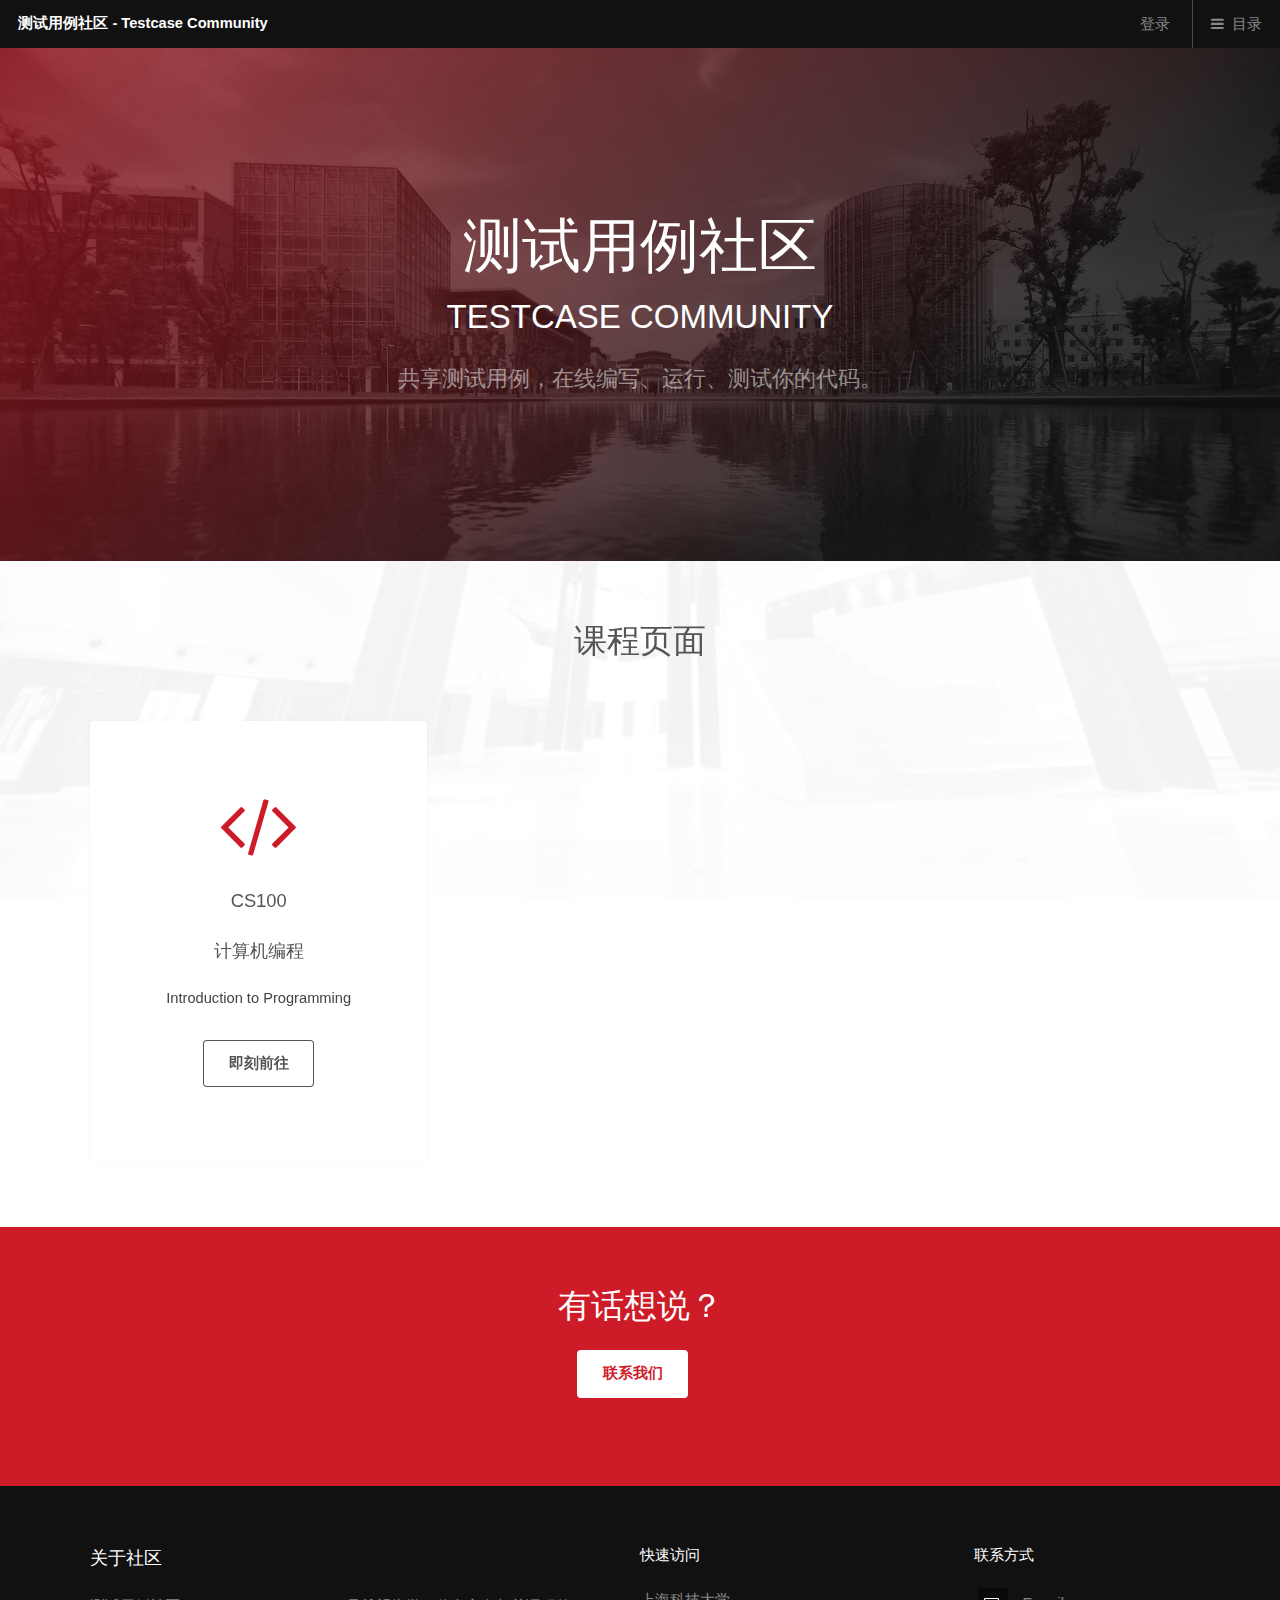
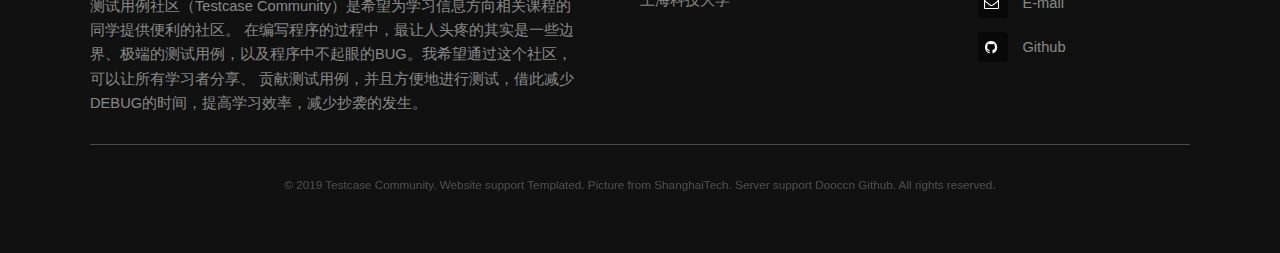
==== commit 206decf5: "course mode changed" ====
--- a/index.html
+++ b/index.html
@@ -63,14 +63,13 @@
 				<section>
 					<div class="content">
 						<header>
-							<a href="CS100Temp.html" class="icon fa-book"><span class="label">CS100</span></a>
+							<a href="CS100" class="icon fa-code"><span class="label">CS100</span></a>
 							<h3>CS100</h3>
 						</header>
-						<p>The course provides an introduction to programming for starting undergraduate students. The
-							course will be based on C and the ...
-						</p>
+						<h3>计算机编程</h3>
+						<p>Introduction to Programming</p>
 						<ul class="actions">
-							<mid><a href="CS100Temp.html" class="button">即刻前往</a></mid>
+							<mid><a href="CS100" class="button">即刻前往</a></mid>
 						</ul>
 					</div>
 				</section>
@@ -136,6 +135,9 @@
 	<script src="assets/layui/layui.js" charset="utf-8"></script>
 
 	<script src="assets/js/test.min.js"></script>
+	<script>
+		accountInit();
+	</script>
 </body>
 
 </html>